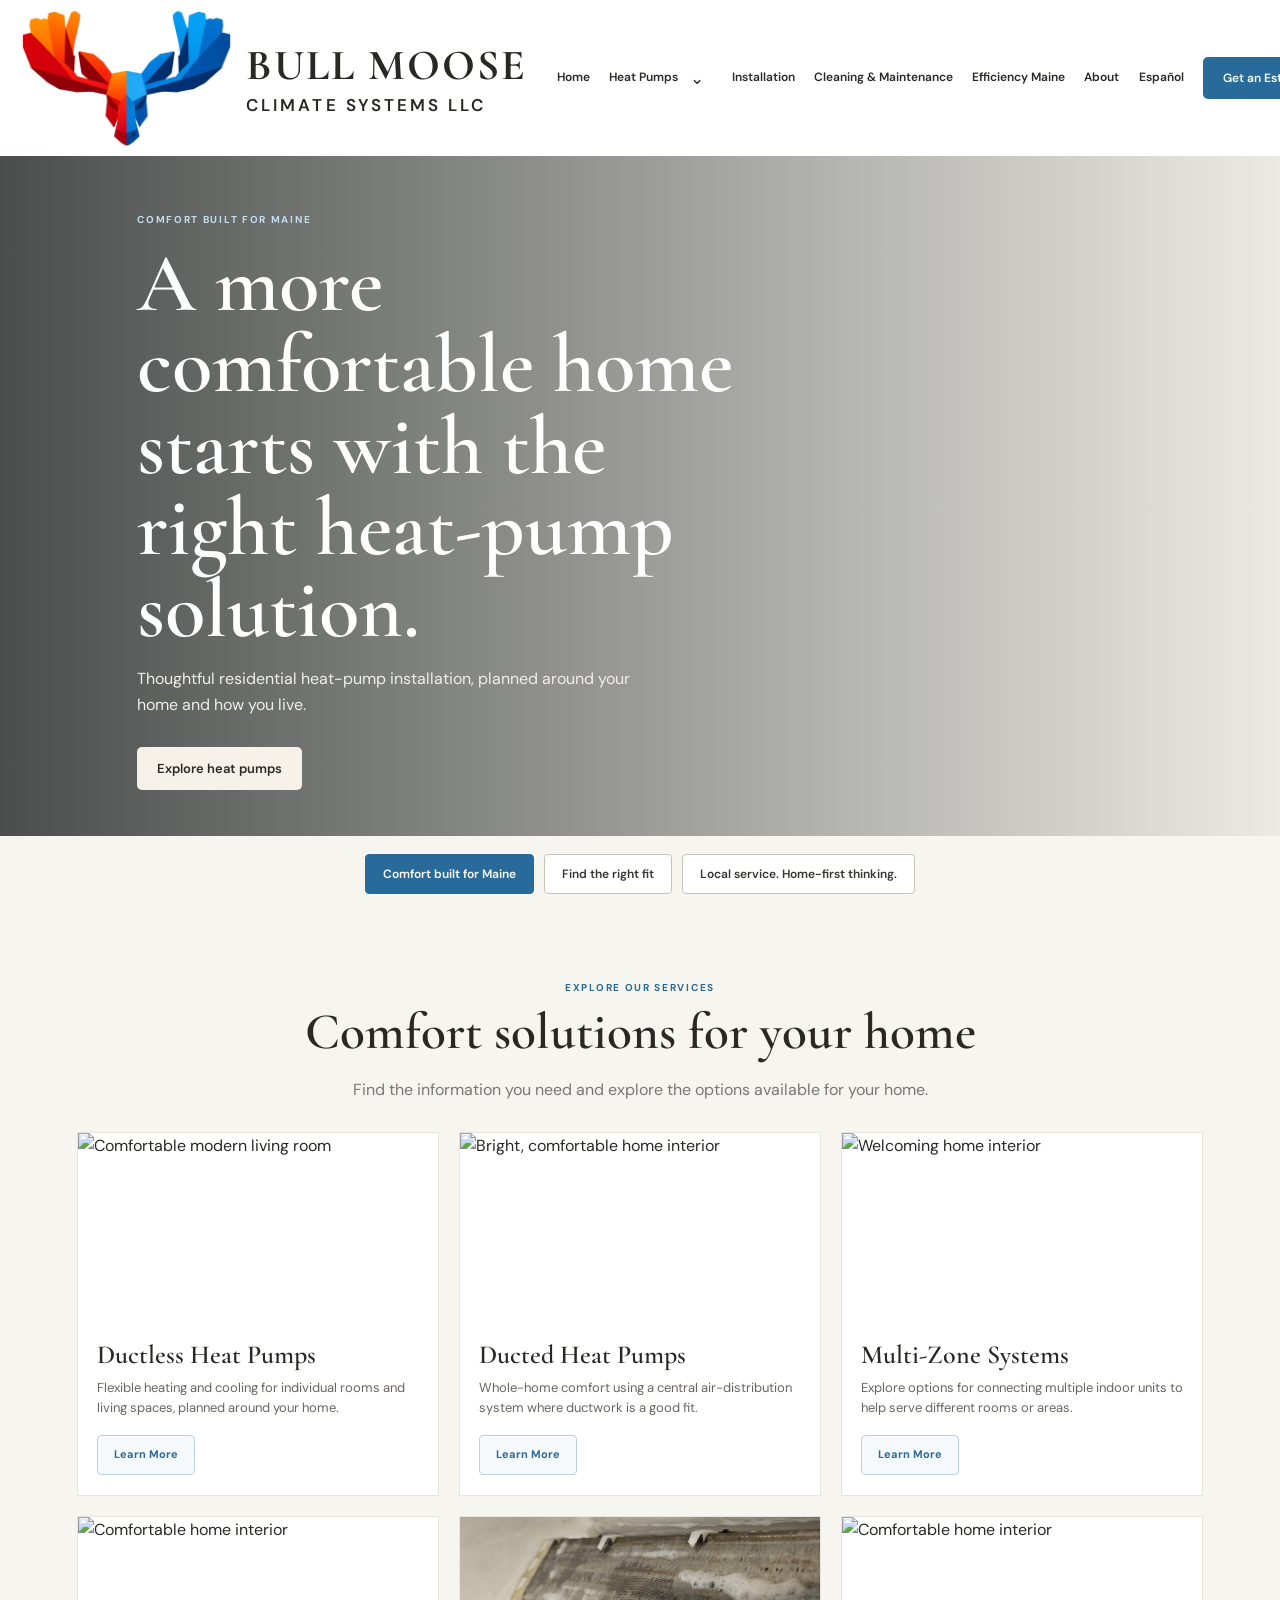
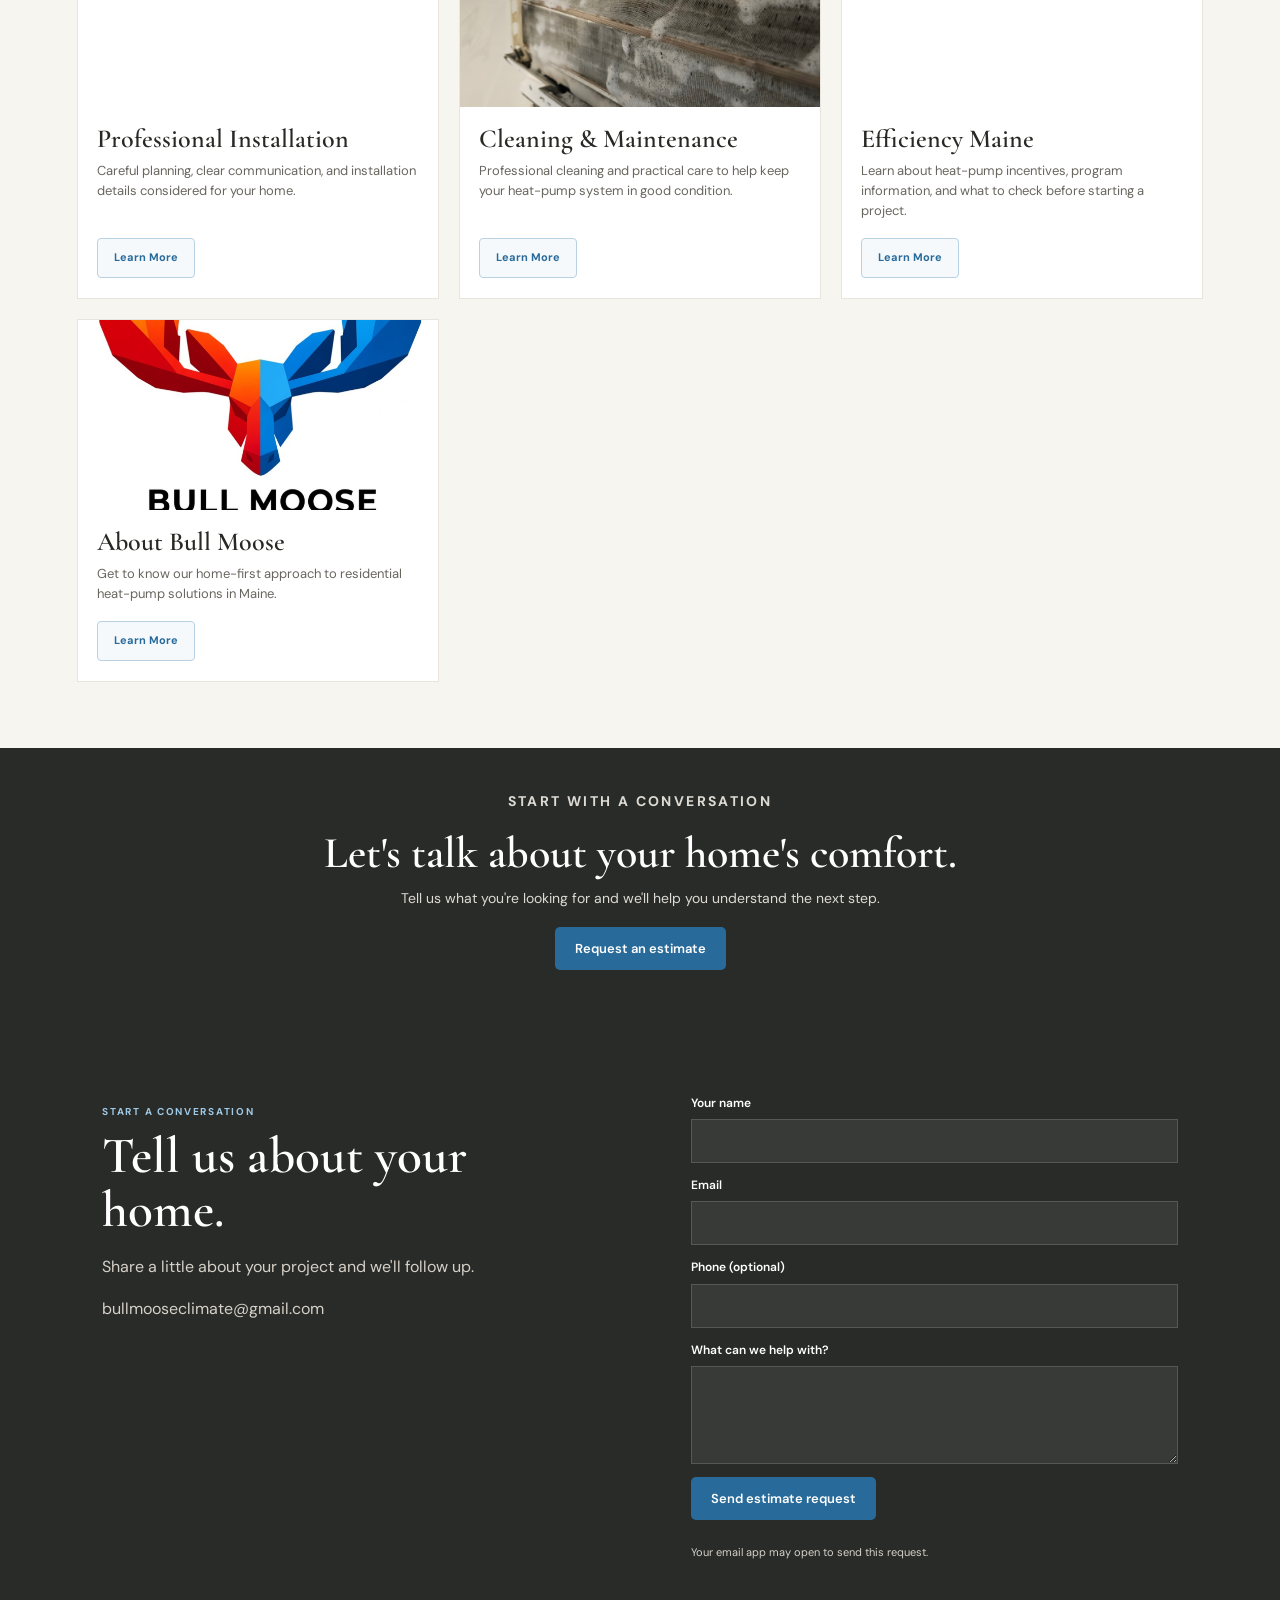
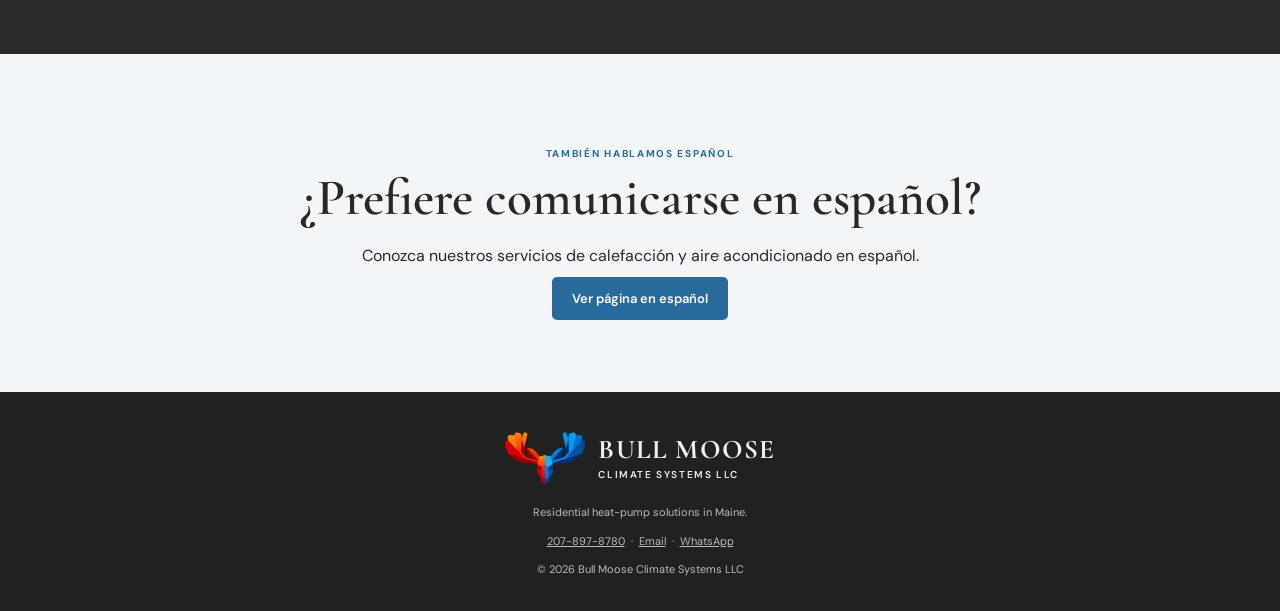
==== index.html @ 01ffc372 "index.html" ====
<!doctype html>
<html lang="en">
<head>
<meta charset="utf-8">
<meta name="viewport" content="width=device-width,initial-scale=1">
<meta name="description" content="Residential heat-pump installation, cleaning, and maintenance from Bull Moose Climate Systems in Maine.">
<title>Bull Moose Climate Systems</title>

<link rel="preconnect" href="https://fonts.googleapis.com">
<link rel="preconnect" href="https://fonts.gstatic.com" crossorigin>
<link href="https://fonts.googleapis.com/css2?family=Cormorant+Garamond:wght@500;600;700&family=DM+Sans:wght@400;500;600;700&display=swap" rel="stylesheet">

<link rel="stylesheet" href="/styles.css">
<link rel="stylesheet" href="/navigation.css">

<style>
#topicNav,#categoryContent,.legacy-home-sections {
  display:none!important;
}

.home-services {
  padding:58px clamp(18px,6vw,84px) 66px;
  background:#f7f5ef;
}

.home-services .heading {
  max-width:760px;
  margin:0 auto 30px;
}

.home-services .heading p:last-child {
  margin:0 auto;
  max-width:620px;
}

.home-service-grid {
  display:grid;
  grid-template-columns:repeat(3,minmax(0,1fr));
  gap:20px;
  max-width:1240px;
  margin:0 auto;
}

.home-service-card {
  background:#fff;
  border:1px solid #e9e4dc;
  display:flex;
  flex-direction:column;
  min-width:0;
  overflow:hidden;
}

.home-service-card img {
  display:block;
  width:100%;
  height:190px;
  object-fit:cover;
}

.home-service-copy {
  padding:18px 19px 20px;
  display:flex;
  flex:1;
  flex-direction:column;
}

.home-service-copy h3 {
  font:600 26px/1.05 "Cormorant Garamond",Georgia,serif;
  margin:0 0 9px;
  color:#282925;
}

.home-service-copy p {
  font-size:13px;
  line-height:1.55;
  color:#69665f;
  margin:0 0 17px;
}

.home-service-actions {
  display:flex;
  flex-wrap:wrap;
  gap:9px;
  margin-top:auto;
}

.home-service-actions a {
  display:inline-flex;
  align-items:center;
  justify-content:center;
  text-align:center;
  text-decoration:none;
  font-size:11px;
  font-weight:700;
  padding:10px 16px;
  border-radius:4px;
}

.home-service-learn {
  color:#286b9b;
  border:1px solid #b9d2e3;
  background:#f5f9fc;
}

.home-service-actions a:hover {
  filter:brightness(.94);
}

.home-estimate-band {
  background:#292b29;
  color:#fff;
  text-align:center;
  padding:42px 20px;
}

.home-estimate-band h2 {
  font:600 clamp(30px,4vw,44px)/1.05 "Cormorant Garamond",Georgia,serif;
  margin:8px 0 10px;
}

.home-estimate-band p {
  color:#dedbd4;
  font-size:14px;
  margin:0 0 18px;
}

.home-estimate-band .button {
  display:inline-block;
}

@media(max-width:900px) {
  .home-service-grid {
    grid-template-columns:repeat(2,minmax(0,1fr));
  }
}

@media(max-width:560px) {
  .home-services {
    padding:42px 15px;
  }

  .home-service-grid {
    grid-template-columns:1fr;
    gap:15px;
  }

  .home-service-card img {
    height:205px;
  }

  .home-service-copy {
    padding:17px;
  }

  .home-service-actions a {
    flex:0 1 auto;
  }
}
</style>
</head>

<body>

<header class="header">
  <a href="/" class="brand">
    <img src="/assets/bmcs%20tran.png" alt="Bull Moose Climate Systems logo">
    <span class="brand-name">
      <strong>BULL MOOSE</strong>
      <span>CLIMATE SYSTEMS LLC</span>
    </span>
  </a>

  <button class="menu" aria-label="Toggle menu" aria-expanded="false">☰</button>

  <nav>
    <a href="#home-services">Services</a>
    <a href="/heat-pumps.html">Heat pumps</a>
    <a href="/efficiency-maine.html">Efficiency Maine</a>
    <a href="/about.html">About</a>
    <a class="cta" href="#contact">Request a quote</a>
  </nav>
</header>

<main>

<section class="hero" id="hero" aria-label="Featured topics">
  <div class="hero-bg" id="heroBg"></div>
  <div class="hero-overlay"></div>

  <div class="hero-copy">
    <p class="eyebrow" id="slideEyebrow"></p>
    <h1 id="slideTitle">Comfort starts at home.</h1>
    <p id="slideDescription"></p>
    <a class="button light" id="slideLink" href="/heat-pumps.html">Explore solutions</a>
  </div>
</section>

<section class="home-services" id="home-services">

  <div class="heading">
    <p class="eyebrow">Explore our services</p>
    <h2>Comfort solutions for your home</h2>
    <p>Find the information you need and explore the options available for your home.</p>
  </div>

  <div class="home-service-grid">

    <article class="home-service-card">
      <img src="https://images.unsplash.com/photo-1600607687939-ce8a6c25118c?auto=format&fit=crop&w=1000&q=85" alt="Comfortable modern living room">
      <div class="home-service-copy">
        <h3>Ductless Heat Pumps</h3>
        <p>Flexible heating and cooling for individual rooms and living spaces, planned around your home.</p>
        <div class="home-service-actions">
          <a class="home-service-learn" href="/ductless-systems.html">Learn More</a>
        </div>
      </div>
    </article>

    <article class="home-service-card">
      <img src="https://images.unsplash.com/photo-1600566753086-00f18fb6b3ea?auto=format&fit=crop&w=1000&q=85" alt="Bright, comfortable home interior">
      <div class="home-service-copy">
        <h3>Ducted Heat Pumps</h3>
        <p>Whole-home comfort using a central air-distribution system where ductwork is a good fit.</p>
        <div class="home-service-actions">
          <a class="home-service-learn" href="/ducted-systems.html">Learn More</a>
        </div>
      </div>
    </article>

    <article class="home-service-card">
      <img src="https://images.unsplash.com/photo-1600607687920-4e2a09cf159d?auto=format&fit=crop&w=1000&q=85" alt="Welcoming home interior">
      <div class="home-service-copy">
        <h3>Multi-Zone Systems</h3>
        <p>Explore options for connecting multiple indoor units to help serve different rooms or areas.</p>
        <div class="home-service-actions">
          <a class="home-service-learn" href="/multi-zone-systems.html">Learn More</a>
        </div>
      </div>
    </article>

    <article class="home-service-card">
      <img src="https://images.unsplash.com/photo-1600607687939-ce8a6c25118c?auto=format&fit=crop&w=1000&q=85" alt="Comfortable home interior">
      <div class="home-service-copy">
        <h3>Professional Installation</h3>
        <p>Careful planning, clear communication, and installation details considered for your home.</p>
        <div class="home-service-actions">
          <a class="home-service-learn" href="/installation.html">Learn More</a>
        </div>
      </div>
    </article>

    <article class="home-service-card">
      <img src="/assets/20260718_092057.jpg" alt="Foam cleaning of a heat-pump indoor coil">
      <div class="home-service-copy">
        <h3>Cleaning &amp; Maintenance</h3>
        <p>Professional cleaning and practical care to help keep your heat-pump system in good condition.</p>
        <div class="home-service-actions">
          <a class="home-service-learn" href="/cleaning-maintenance.html">Learn More</a>
        </div>
      </div>
    </article>

    <article class="home-service-card">
      <img src="https://images.unsplash.com/photo-1600607687939-ce8a6c25118c?auto=format&fit=crop&w=1000&q=85" alt="Comfortable home interior">
      <div class="home-service-copy">
        <h3>Efficiency Maine</h3>
        <p>Learn about heat-pump incentives, program information, and what to check before starting a project.</p>
        <div class="home-service-actions">
          <a class="home-service-learn" href="/efficiency-maine.html">Learn More</a>
        </div>
      </div>
    </article>

    <article class="home-service-card">
      <img src="/assets/logo.jpg" alt="Bull Moose Climate Systems company logo">
      <div class="home-service-copy">
        <h3>About Bull Moose</h3>
        <p>Get to know our home-first approach to residential heat-pump solutions in Maine.</p>
        <div class="home-service-actions">
          <a class="home-service-learn" href="/about.html">Learn More</a>
        </div>
      </div>
    </article>

  </div>
</section>

<section class="home-estimate-band">
  <p class="eyebrow">Start with a conversation</p>
  <h2>Let's talk about your home's comfort.</h2>
  <p>Tell us what you're looking for and we'll help you understand the next step.</p>
  <a class="button" href="#contact">Request an estimate</a>
</section>

<section class="section contact" id="contact">

  <div>
    <p class="eyebrow">Start a conversation</p>
    <h2>Tell us about your home.</h2>
    <p>Share a little about your project and we'll follow up.</p>
    <p id="contactDetails"></p>
  </div>

  <form id="contactForm" class="contact-form">
    <label>Your name
      <input name="name" required>
    </label>

    <label>Email
      <input name="email" type="email" required>
    </label>

    <label>Phone (optional)
      <input name="phone" type="tel">
    </label>

    <label>What can we help with?
      <textarea name="message" rows="4" required></textarea>
    </label>

    <input type="hidden" name="btuEstimate" id="btuHidden">

    <button class="button" type="submit">Send estimate request</button>
    <p class="fine" id="formNote">Your email app may open to send this request.</p>
  </form>

</section>

<div class="legacy-home-sections" aria-hidden="true">
  <nav class="topic-nav" id="topicNav"></nav>

  <section class="category-content section" id="categoryContent">
    <div class="heading">
      <p id="categoryEyebrow"></p>
      <h2 id="categoryHeading"></h2>
      <p id="categoryDescription"></p>
    </div>
    <div class="category-items" id="categoryItems"></div>
  </section>

  <div id="servicesList"></div>
  <div id="productsList"></div>
  <div id="projectsList"></div>
  <div id="reviewsList"></div>
  <div id="maintenanceTitle"></div>
  <div id="maintenanceText"></div>
  <div class="split-photo"></div>
  <div id="aboutTitle"></div>
  <div id="aboutText"></div>

  <form id="btuForm">
    <input id="sqft">
    <select id="ceiling"></select>
    <select id="insulation"></select>
    <select id="windows"></select>
    <button type="submit"></button>
  </form>

  <div id="btuResult"></div>
</div>

<section class="section" id="spanish-language" style="text-align:center;background:#f3f6f8">
  <p class="eyebrow">También hablamos español</p>
  <h2>¿Prefiere comunicarse en español?</h2>
  <p>Conozca nuestros servicios de calefacción y aire acondicionado en español.</p>
  <a href="/espanol.html" class="button">Ver página en español</a>
</section>

</main>

<footer>
  <img src="/assets/logo.jpg" alt="Bull Moose Climate Systems">
  <p>Residential heat-pump solutions in Maine.</p>
  <small>© <span id="year"></span> Bull Moose Climate Systems LLC</small>
</footer>

<script src="/script.js"></script>
<script src="/navigation.js"></script>

</body>
</html>
---- styles.css ----
*{box-sizing:border-box}
html{scroll-behavior:smooth}
body{margin:0;background:#f7f5ef;color:#282925;font-family:"DM Sans",sans-serif;line-height:1.6}
a{color:inherit}

/* HEADER AND BRANDING */
.header{
  min-height:150px;
  padding:8px clamp(8px,1.5vw,24px);
  display:flex;
  align-items:center;
  justify-content:space-between;
  gap:18px;
  background:#fff;
  position:relative;
  z-index:100;
}

.brand{
  display:flex;
  align-items:center;
  justify-content:flex-start;
  gap:12px;
  flex-shrink:0;
  text-decoration:none;
  margin-right:auto;
}

.brand img{
  display:block;
  width:215px;
  height:140px;
  object-fit:contain;
  flex-shrink:0;
}

.brand-name{
  display:flex;
  flex-direction:column;
  justify-content:center;
  align-items:flex-start;
  white-space:nowrap;
  color:#282925;
  line-height:1.08;
}

.brand-name strong{
  font-family:"Cormorant Garamond",Georgia,serif;
  font-size:43px;
  font-weight:700;
  letter-spacing:.045em;
}

.brand-name>span{
  margin-top:7px;
  font-family:"DM Sans",sans-serif;
  font-size:17px;
  font-weight:600;
  letter-spacing:.18em;
}

.header nav{
  display:flex;
  align-items:center;
  justify-content:flex-end;
  gap:clamp(9px,1.3vw,19px);
  margin-left:auto;
}

.header nav a{
  text-decoration:none;
  font-size:12px;
  font-weight:600;
  white-space:nowrap;
}

.cta,.button{
  background:#286b9b;
  color:#fff!important;
  padding:13px 20px;
  border:0;
  border-radius:5px;
  text-decoration:none;
  font:600 13px "DM Sans";
  cursor:pointer;
  transition:background .3s ease,transform .3s ease;
}

.cta:hover,.button:hover{
  background:#1e557d;
  transform:translateY(-1px);
}

.menu{
  display:none;
  background:none;
  border:0;
  font-size:27px;
  cursor:pointer;
  flex-shrink:0;
}

/* SLIDESHOW */
.hero{
  height:min(680px,70vw);
  min-height:500px;
  position:relative;
  display:flex;
  align-items:center;
  color:#fff;
  overflow:hidden;
  touch-action:pan-y;
  user-select:none;
}

.hero-bg,.hero-overlay{position:absolute;inset:0}
.hero-bg{background-size:cover;background-position:center}

.hero-bg::before{
  content:"";
  position:absolute;
  inset:0;
  background-image:var(--next-slide-image);
  background-size:cover;
  background-position:center;
  opacity:0;
  transition:opacity .65s ease;
}

.hero-bg.photo-changing::before{opacity:1}

.hero-overlay{
  background:linear-gradient(90deg,rgba(20,25,25,.76),rgba(20,25,25,.25) 72%,rgba(20,25,25,.05));
}

.hero-copy{
  position:relative;
  z-index:1;
  max-width:660px;
  margin-left:clamp(22px,9vw,135px);
  padding:38px 22px;
  pointer-events:none;
  opacity:1;
  transition:opacity .4s ease,transform .4s ease;
}

.hero-copy.slide-copy-changing{opacity:0;transform:translateY(8px)}
.hero-copy a{pointer-events:auto}

.eyebrow{
  text-transform:uppercase;
  letter-spacing:.17em;
  font-size:10px;
  font-weight:700;
  color:#286b9b;
}

.hero .eyebrow{color:#c4def0}
.hero h1{font:600 clamp(46px,6.5vw,84px)/.98 "Cormorant Garamond",serif;margin:15px 0}
.hero-copy>p:not(.eyebrow){max-width:500px;color:#f2eee8}
.light{display:inline-block;background:#f6f2e9;color:#292925!important;margin-top:14px}

#slideLink,
#slideLink:link,
#slideLink:visited,
#slideLink:hover,
#slideLink:active,
#slideLink:focus{
  background:#f6f2e9;
  color:#292925!important;
  transform:none;
  outline:none;
  -webkit-tap-highlight-color:transparent;
}

@media (hover:hover) and (pointer:fine){
  #slideLink:hover{background:#eee8dc;transform:translateY(-1px)}
}

#slideLink:focus-visible{outline:2px solid #fff;outline-offset:3px}

/* CATEGORY BUTTONS */
.topic-nav{
  display:grid;
  grid-auto-flow:column;
  grid-auto-columns:minmax(0,1fr);
  grid-template-columns:repeat(var(--topic-count,3),minmax(0,1fr));
  gap:clamp(5px,1.2vw,14px);
  padding:20px clamp(12px,4vw,56px);
  background:#fff;
  border-bottom:1px solid #e8e3da;
  align-items:stretch;
}

.topic-button{
  min-width:0;
  white-space:nowrap;
  overflow:hidden;
  text-overflow:ellipsis;
  padding:12px clamp(5px,1.3vw,18px);
  background:#dcebf5;
  border:1px solid #b9d2e3;
  border-radius:14px;
  color:#31546b;
  font:600 clamp(8px,1.05vw,12px) "DM Sans",sans-serif;
  cursor:pointer;
  transition:background .55s ease,border-color .55s ease,color .55s ease,box-shadow .55s ease,transform .22s ease;
}

.topic-button:hover{background:#c9e0ef;border-color:#a8c9df}
.topic-button.active{background:#1e557d;border:1px solid #1e557d;color:#fff;box-shadow:none}
.topic-button:active{transform:scale(.98)}

/* PAGE SECTIONS */
.section{padding:82px clamp(22px,8vw,116px)}
.category-content{padding-top:52px;padding-bottom:55px;background:#f7f5ef}

.category-content .heading,
.category-content .category-items{transition:opacity .3s ease}

.category-content.content-changing .heading,
.category-content.content-changing .category-items{opacity:0}

.heading{text-align:center;margin-bottom:34px}

.heading h2,.section h2{
  font:600 clamp(34px,4vw,52px)/1.05 "Cormorant Garamond",serif;
  margin:10px 0 17px;
}

.heading>p:last-child{color:#777}

.category-items{
  display:grid;
  grid-template-columns:repeat(auto-fit,minmax(min(100%,260px),1fr));
  gap:20px;
}

.category-item{
  background:#fff;
  border:1px solid #ebe6de;
  padding:0 0 22px;
  overflow:hidden;
}

.category-item img{display:block;width:100%;height:210px;object-fit:cover}
.category-item .item-copy{padding:18px 20px 0}
.category-item h3{font:600 25px "Cormorant Garamond";margin:0 0 7px}
.category-item p{font-size:13px;color:#69665f;margin:0 0 12px}
.category-item a{display:inline-block;font-size:12px;font-weight:700;color:#286b9b;text-decoration:none;margin-top:5px}
.category-empty{text-align:center;color:#777;font-size:13px}

.intro{text-align:center;max-width:920px;margin:auto}
.intro>p:last-child{max-width:620px;margin:auto;color:#6d6962}
.white{background:white}

.cards{display:grid;grid-template-columns:repeat(3,1fr);gap:20px}

.card{
  background:#f7f5ef;
  padding:25px;
  border-top:3px solid #286b9b;
}

.card h3{font:600 25px "Cormorant Garamond";margin:0 0 8px}
.card p{font-size:13px;color:#69665f}
.card img{display:block;height:190px;object-fit:cover;margin:-25px -25px 20px;width:calc(100% + 50px)}

.calculator-wrap{
  background:#ebe8df;
  display:grid;
  grid-template-columns:1fr 1fr;
  gap:8vw;
}

.calculator-wrap>div{max-width:440px}

.panel{
  background:#fff;
  padding:28px;
  display:grid;
  gap:13px;
}

.panel label,.contact-form label{
  display:grid;
  gap:6px;
  font-size:12px;
  font-weight:600;
}

.panel input,.panel select,.contact-form input,.contact-form textarea{
  width:100%;
  padding:12px;
  border:1px solid #dedbd3;
  background:#fff;
  font:14px "DM Sans";
}

.result{background:#f5f1e9;padding:15px;font-weight:600}
.fine{font-size:11px;color:#77736b}

.split{
  display:grid;
  grid-template-columns:1fr 1fr;
  gap:8vw;
  align-items:center;
}

.split-photo{
  min-height:330px;
  background:url("https://images.unsplash.com/photo-1600607687920-4e2a09cf159d?auto=format&fit=crop&w=1200&q=85") center/cover;
}

.textlink{font-weight:700;text-decoration:none;font-size:13px}
.about{text-align:center;max-width:900px;margin:auto}
.about p:last-child{color:#6d6962}

.contact{
  background:#292b29;
  color:#fff;
  display:grid;
  grid-template-columns:1fr 1fr;
  gap:8vw;
}

.contact .eyebrow{color:#9fc9e5}
.contact p{color:#d5d1c8}
.contact-form{display:grid;gap:13px}

.contact-form input,.contact-form textarea{
  background:#373a36;
  border-color:#555952;
  color:white;
}

.contact-form .button{justify-self:start}

/* FOOTER */
footer{
  background:#202220;
  color:#ddd;
  text-align:center;
  padding:28px 20px;
}

footer img{
  display:block;
  width:190px;
  max-width:75%;
  height:75px;
  object-fit:contain;
  object-position:center;
  background:transparent;
  margin:0 auto 10px;
}

footer p,footer small{font-size:11px;color:#bbb}

/* MEDIUM SCREENS */
@media(max-width:1100px){
  .header{min-height:120px;padding:6px 12px}
  .brand{gap:10px}
  .brand img{width:175px;height:115px}
  .brand-name strong{font-size:34px}
  .brand-name>span{font-size:14px}
  .header nav{gap:9px}
  .header nav a{font-size:11px}
}

/* MOBILE PORTRAIT */
@media(max-width:760px){
  .header{min-height:104px;padding:4px 8px}
  .brand{gap:8px}
  .brand img{width:140px;height:92px}
  .brand-name strong{font-size:25px}
  .brand-name>span{font-size:10px;letter-spacing:.12em}

  .menu{display:block}

  .header nav.bm-main-nav{
    display:none!important;
    position:absolute;
    top:100%;
    left:0;
    right:0;
    background:white;
    padding:14px 18px;
    flex-direction:column;
    align-items:stretch;
    gap:0;
    max-height:calc(100vh - 104px);
    overflow-y:auto;
    box-shadow:0 12px 20px rgba(0,0,0,.12);
  }

  .header nav.bm-main-nav.open{display:flex!important}

  .hero{height:75vh;min-height:540px}
  .hero-copy{margin:0;padding:25px}
  .hero h1{font-size:58px}

  .topic-nav{padding:14px 8px;gap:4px}
  .topic-button{padding:10px 3px;font-size:clamp(7px,1.7vw,10px);letter-spacing:-.02em}

  .section{padding:60px 22px}
  .category-content{padding-top:42px;padding-bottom:42px}

  .cards,.calculator-wrap,.split,.contact{grid-template-columns:1fr}
  .calculator-wrap,.split,.contact{gap:28px}
  .split-photo{min-height:250px}
}

/* LANDSCAPE PHONES */
@media(orientation:landscape) and (max-height:550px){
  .header{
    min-height:88px;
    padding:3px 10px;
    gap:8px;
  }

  .brand{gap:8px}
  .brand img{width:125px;height:80px}
  .brand-name strong{font-size:24px}
  .brand-name>span{font-size:10px;letter-spacing:.12em}

  .menu{display:block}

  .header nav.bm-main-nav{
    display:none!important;
    position:absolute;
    top:100%;
    left:0;
    right:0;
    background:#fff;
    padding:12px 18px;
    flex-direction:column;
    align-items:stretch;
    gap:0;
    max-height:calc(100vh - 88px);
    overflow-y:auto;
    box-shadow:0 12px 20px rgba(0,0,0,.12);
  }

  .header nav.bm-main-nav.open{display:flex!important}
}

/* WIDE DESKTOP */
@media(min-width:1101px){
  .header nav.bm-main-nav{margin-left:12px}
}
---- navigation.css ----
.header {
  position: relative;
  z-index: 100;
}

.header nav.bm-main-nav {
  display: flex;
  align-items: center;
  gap: clamp(10px, 1.5vw, 20px);
}

.header nav.bm-main-nav > a,
.bm-nav-line > a {
  text-decoration: none;
  font-size: 12px;
  font-weight: 600;
}

.bm-nav-group {
  position: relative;
}

.bm-nav-line {
  display: flex;
  align-items: center;
  gap: 3px;
}

.bm-submenu-toggle {
  border: 0;
  background: transparent;
  color: inherit;
  padding: 6px 9px;
  font-size: 17px;
  cursor: pointer;
  border-radius: 4px;
}

.bm-submenu-toggle:hover,
.bm-submenu-toggle[aria-expanded="true"] {
  background: #eef4f7;
  color: #1e557d;
}

.bm-dropdown {
  position: absolute;
  top: calc(100% + 8px);
  left: 0;
  min-width: 230px;
  padding: 8px;
  background: #fff;
  border: 1px solid #e8e3da;
  border-radius: 6px;
  box-shadow: 0 12px 28px rgba(0,0,0,.14);
  z-index: 200;
}

.bm-dropdown[hidden] {
  display: none !important;
}

.bm-dropdown a {
  display: block;
  padding: 11px 12px;
  text-decoration: none;
  font-size: 12px;
  font-weight: 600;
  border-radius: 4px;
}

.bm-dropdown a:hover {
  background: #eef4f7;
  color: #1e557d;
}

.bm-page-hero {
  background: #ebe8df;
  text-align: center;
  padding: 75px 22px;
}

.bm-page-hero-content {
  max-width: 850px;
  margin: 0 auto;
}

.bm-page-hero .eyebrow {
  color: #286b9b;
  text-transform: uppercase;
  letter-spacing: .17em;
  font-size: 10px;
  font-weight: 700;
}

.bm-page-hero h1 {
  font-family: "Cormorant Garamond", Georgia, serif;
  font-size: clamp(42px, 5vw, 64px);
  font-weight: 600;
  line-height: 1.05;
  margin: 12px auto;
}

.bm-page-hero p {
  max-width: 740px;
  margin: 0 auto 22px;
  color: #625f58;
  line-height: 1.7;
}

.bm-page-content {
  max-width: 1120px;
  margin: auto;
  padding: 58px 30px;
}

.bm-page-intro {
  max-width: 850px;
  margin: 0 auto 28px;
}

.bm-page-intro h2,
.bm-content-card h3 {
  font-family: "Cormorant Garamond", Georgia, serif;
  font-weight: 600;
}

.bm-page-intro h2 {
  font-size: clamp(29px, 3.5vw, 40px);
  line-height: 1.15;
  margin: 0 0 15px;
}

.bm-page-intro p {
  color: #69665f;
  font-size: 14px;
  line-height: 1.8;
}

.bm-page-intro a,
.bm-content-card a,
.bm-page-links a {
  color: #245b80;
  font-weight: 600;
  text-decoration: none;
}

.bm-page-intro a:hover,
.bm-content-card a:hover,
.bm-page-links a:hover {
  text-decoration: underline;
}

.bm-content-grid,
.bm-page-grid {
  display: grid;
  grid-template-columns: repeat(auto-fit, minmax(min(100%, 230px), 1fr));
  gap: 20px;
  margin: 28px 0;
}

.bm-content-card,
.bm-page-card {
  background: #fff;
  border: 1px solid #e8e3da;
  padding: 25px;
  border-radius: 5px;
}

.bm-content-card h3 {
  font-size: 25px;
  margin: 0 0 10px;
}

.bm-content-card p,
.bm-page-card p {
  color: #69665f;
  font-size: 13px;
  line-height: 1.7;
}

.bm-page-card h2 {
  font-family: "Cormorant Garamond", Georgia, serif;
  font-size: 27px;
  margin: 0 0 10px;
}

.bm-page-link {
  display: inline-block;
  margin-top: 10px;
  color: #245b80;
  text-decoration: none;
  font-size: 13px;
  font-weight: 600;
}

.bm-page-links {
  display: flex;
  flex-wrap: wrap;
  justify-content: center;
  gap: 14px;
  margin-top: 28px;
}

.bm-page-links a {
  display: inline-block;
  background: #fff;
  border: 1px solid #e8e3da;
  border-radius: 5px;
  padding: 13px 18px;
}

.bm-action {
  display: inline-block;
  background: #245b80;
  color: #fff;
  padding: 13px 24px;
  border-radius: 4px;
  text-decoration: none;
  font-size: 13px;
  font-weight: 600;
}

.bm-action:hover {
  background: #183f5b;
}

.bm-action-light {
  background: #fff;
  color: #245b80;
}

.bm-action-light:hover {
  background: #eaf1f5;
  color: #183f5b;
}

.bm-page-cta {
  background: #292b29;
  color: white;
  text-align: center;
  padding: 55px 22px;
}

.bm-page-cta h2 {
  font-family: "Cormorant Garamond", Georgia, serif;
  font-size: clamp(29px, 4vw, 38px);
  margin: 0 0 12px;
}

.bm-page-cta p {
  color: #ddd;
}

.bm-estimate-form {
  max-width: 760px;
  margin: 25px auto 0;
  display: grid;
  gap: 10px;
  background: #fff;
  padding: 28px;
  border: 1px solid #e8e3da;
  border-radius: 5px;
}

.bm-estimate-form label {
  font-size: 13px;
  font-weight: 600;
  margin-top: 8px;
}

.bm-estimate-form input,
.bm-estimate-form select,
.bm-estimate-form textarea {
  width: 100%;
  padding: 12px;
  border: 1px solid #dedbd3;
  border-radius: 4px;
  background: #fff;
  color: #282925;
  font: 14px "DM Sans", sans-serif;
}

.bm-estimate-form textarea {
  resize: vertical;
}

.bm-estimate-form button {
  justify-self: start;
  margin-top: 12px;
}

.bm-estimate-form #formMessage {
  font-size: 13px;
  color: #286b9b;
}

/* CONSISTENT FOOTER BRANDING */

footer,
.bm-footer,
.footer {
  text-align: center;
  padding: 32px 20px;
  background: #202220;
  color: #ddd;
  font-size: 13px;
}

.footer-brand {
  display: flex;
  align-items: center;
  justify-content: center;
  gap: 12px;
  width: fit-content;
  max-width: 100%;
  margin: 0 auto 12px;
  text-decoration: none;
}

.footer-brand img {
  display: block;
  width: 82px;
  height: 68px;
  max-width: none;
  margin: 0;
  object-fit: contain;
  background: transparent;
}

.footer-brand-name {
  display: flex;
  flex-direction: column;
  align-items: flex-start;
  color: #f1f0eb;
  line-height: 1.05;
  white-space: nowrap;
}

.footer-brand-name strong {
  font-family: "Cormorant Garamond", Georgia, serif;
  font-size: 27px;
  font-weight: 700;
  letter-spacing: .045em;
}

.footer-brand-name > span {
  margin-top: 5px;
  font-family: "DM Sans", sans-serif;
  font-size: 10px;
  font-weight: 600;
  letter-spacing: .16em;
}

footer p,
footer small {
  font-size: 11px;
  color: #bbb;
}

footer small {
  display: block;
  margin-top: 8px;
}

.menu span {
  display: block;
  width: 23px;
  height: 2px;
  margin: 5px auto;
  background: #282925;
}

@media (max-width: 760px) {
  .header nav.bm-main-nav {
    display: none;
    position: absolute;
    top: 100%;
    left: 0;
    right: 0;
    background: #fff;
    padding: 14px 18px;
    flex-direction: column;
    align-items: stretch;
    gap: 0;
    max-height: calc(100vh - 80px);
    overflow-y: auto;
    box-shadow: 0 12px 20px rgba(0,0,0,.12);
  }

  .header nav.bm-main-nav.open {
    display: flex;
  }

  .header nav.bm-main-nav > a,
  .bm-nav-line {
    display: flex;
    align-items: center;
    justify-content: space-between;
    padding: 13px 8px;
    border-bottom: 1px solid #eee;
  }

  .bm-nav-line > a {
    flex: 1;
  }

  .bm-submenu-toggle {
    padding: 8px 14px;
  }

  .bm-dropdown {
    position: static;
    min-width: 0;
    box-shadow: none;
    border: 0;
    border-radius: 0;
    padding: 0 0 8px 14px;
  }

  .bm-page-hero {
    padding: 52px 22px;
  }

  .bm-page-content {
    padding: 40px 22px;
  }

  .bm-estimate-form {
    padding: 20px;
  }

  .bm-page-links {
    flex-direction: column;
  }

  .footer-brand {
    gap: 9px;
  }

  .footer-brand img {
    width: 65px;
    height: 56px;
  }

  .footer-brand-name strong {
    font-size: 23px;
  }

  .footer-brand-name > span {
    font-size: 8px;
    letter-spacing: .14em;
  }
}
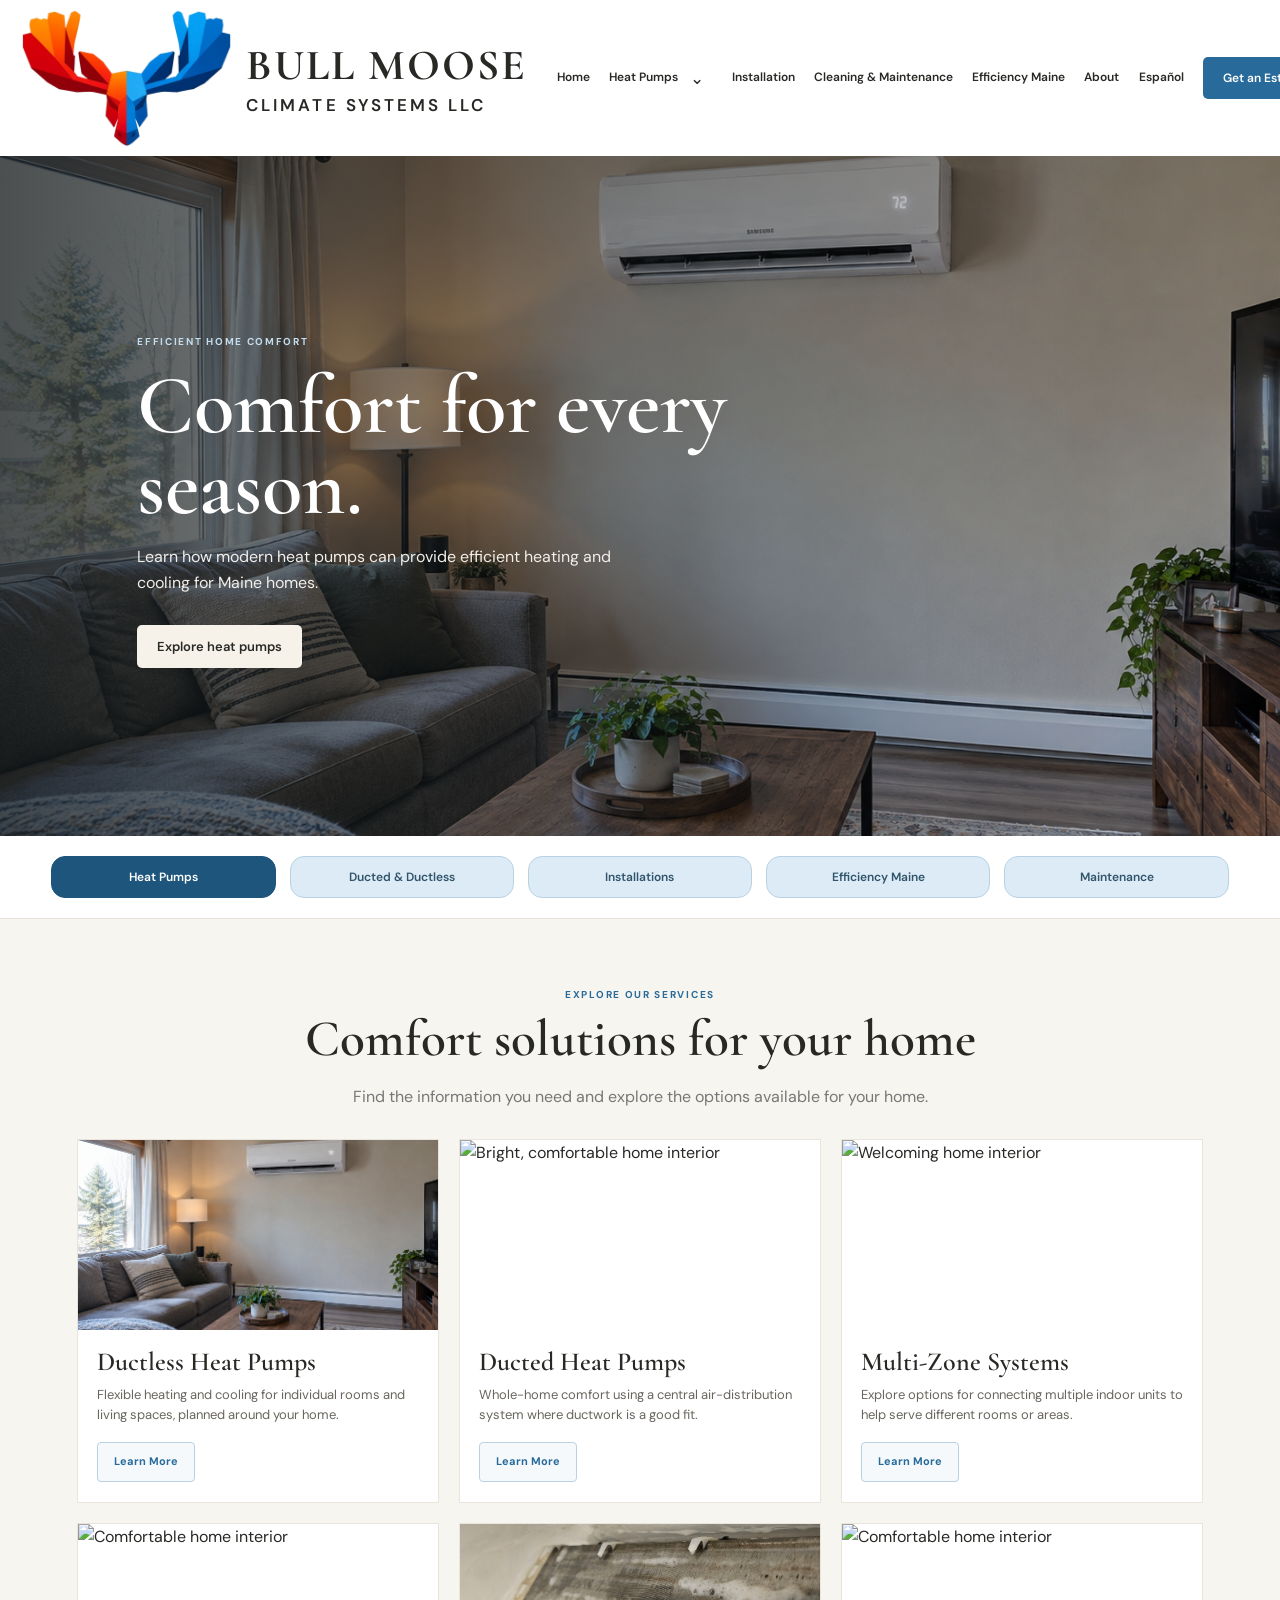
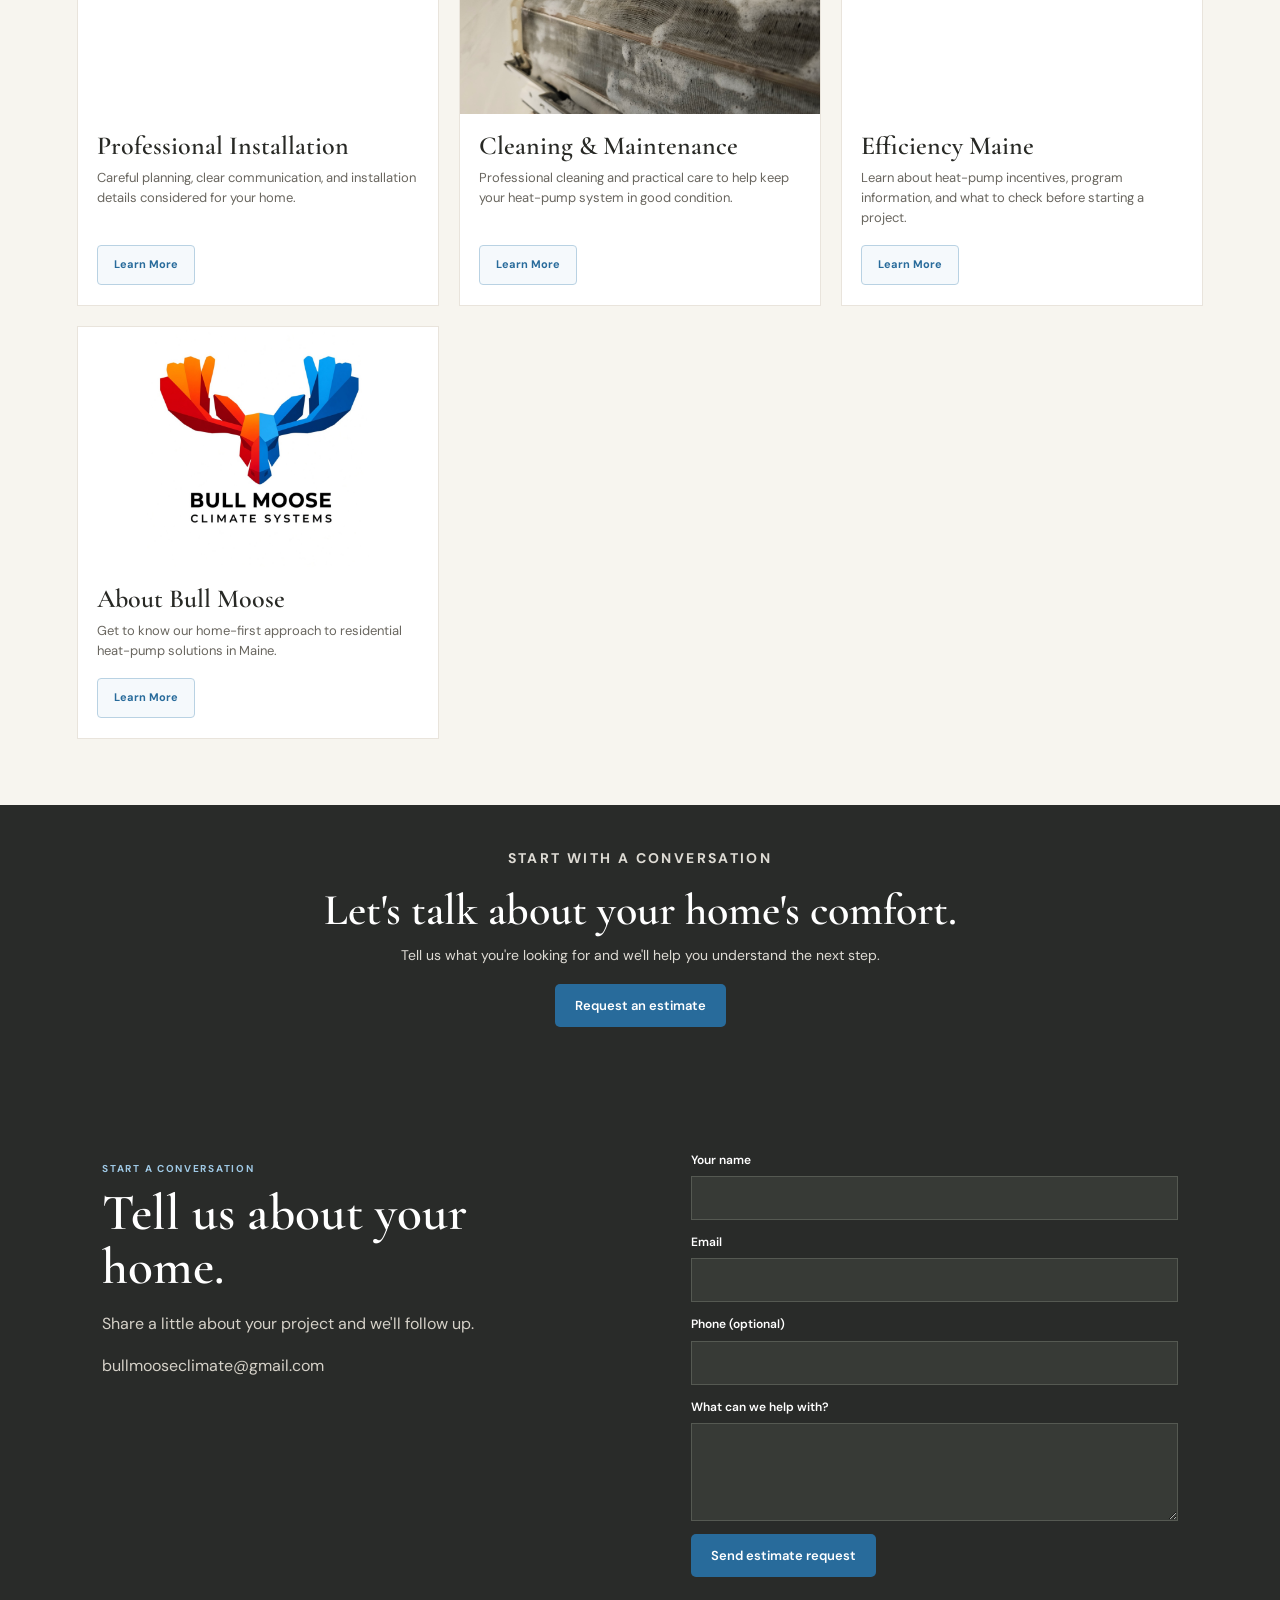
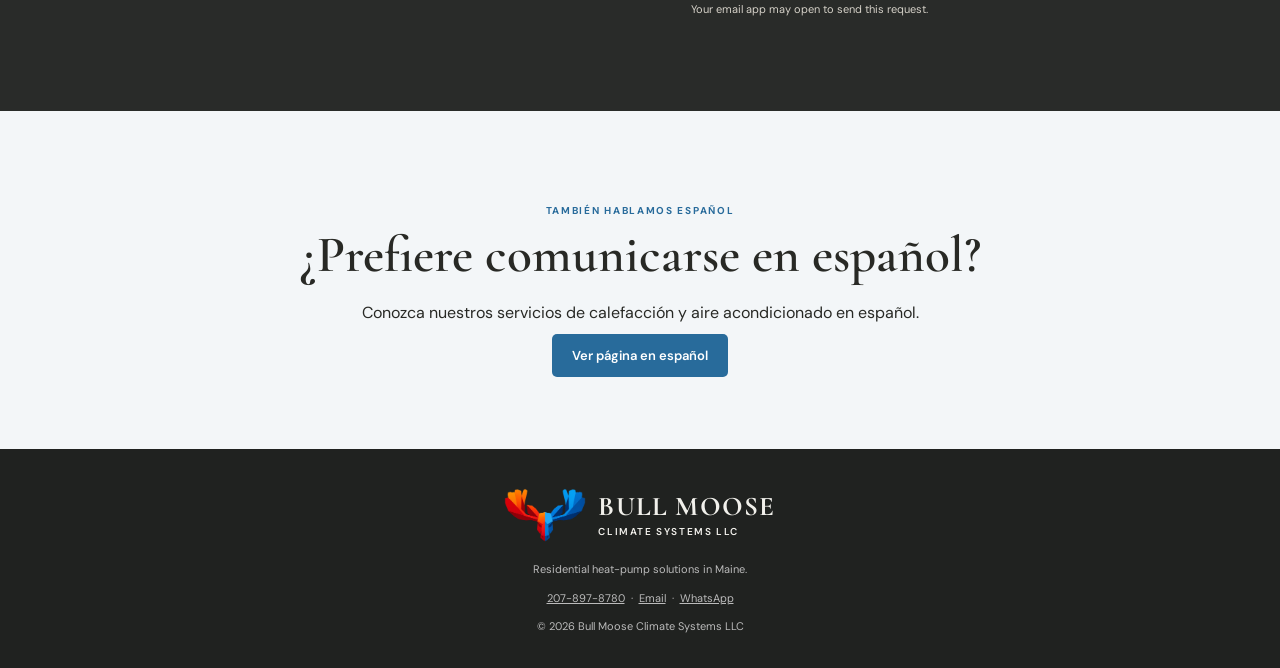
==== commit bd0e33af: "index.html" ====
--- a/index.html
+++ b/index.html
@@ -206,7 +206,7 @@
   <div class="home-service-grid">
 
     <article class="home-service-card">
-      <img src="https://images.unsplash.com/photo-1600607687939-ce8a6c25118c?auto=format&fit=crop&w=1000&q=85" alt="Comfortable modern living room">
+      <img src="/assets/Cozy%20Living%20Room%20with%20Samsung%20Air%20Conditioner(1).png" alt="Comfortable living room with a wall-mounted heat pump">
       <div class="home-service-copy">
         <h3>Ductless Heat Pumps</h3>
         <p>Flexible heating and cooling for individual rooms and living spaces, planned around your home.</p>
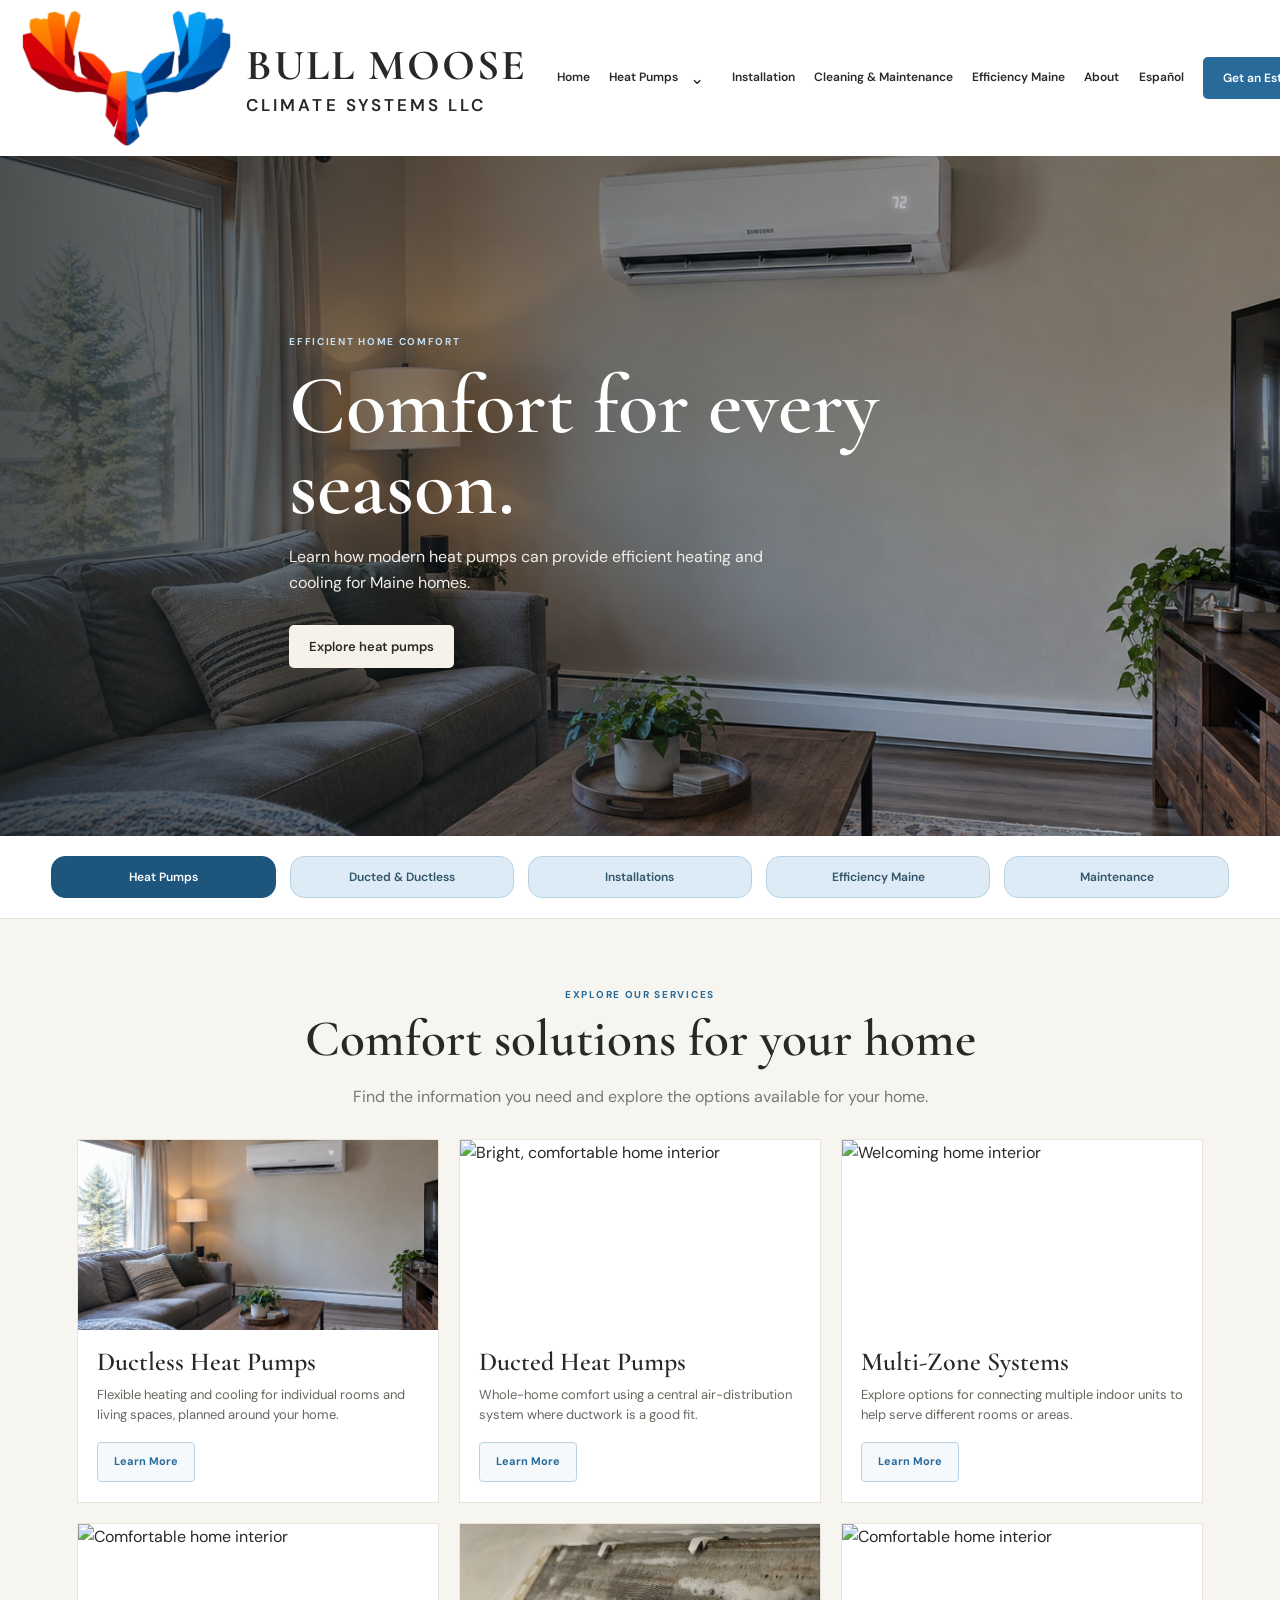
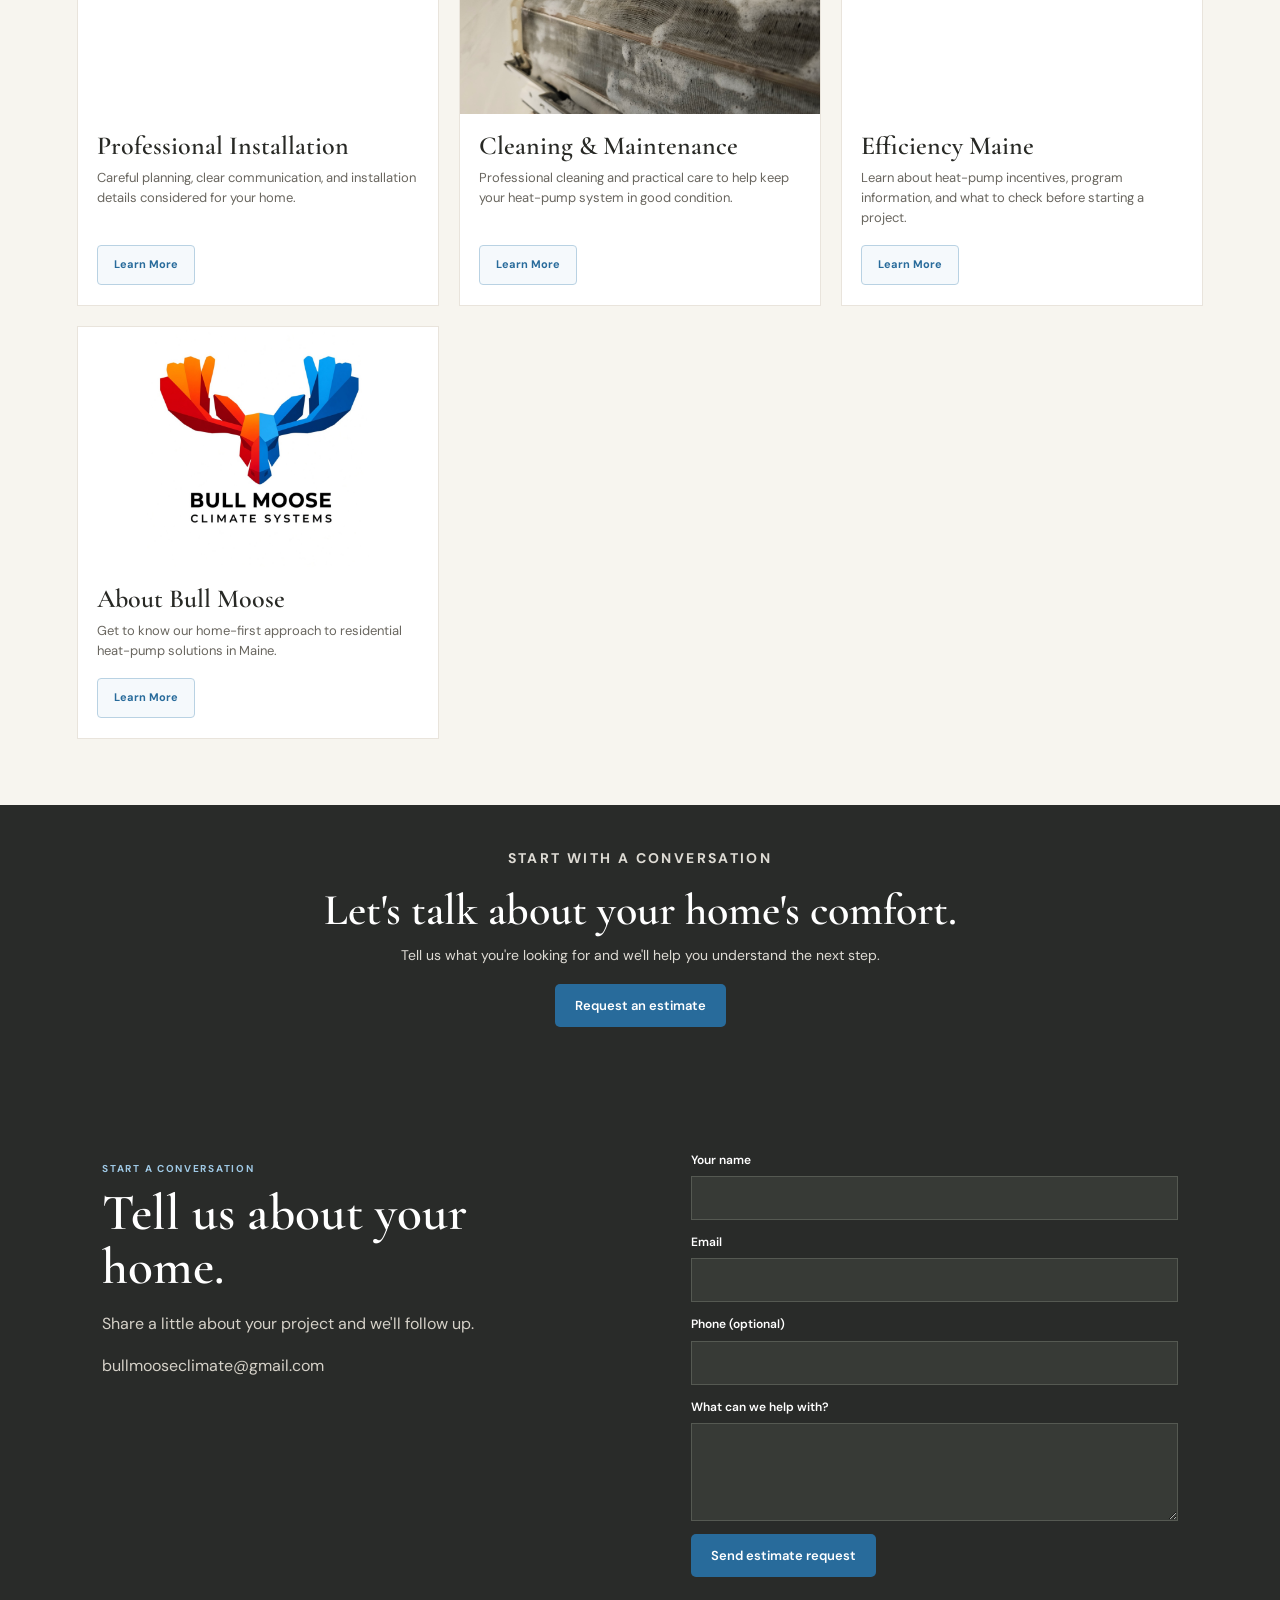
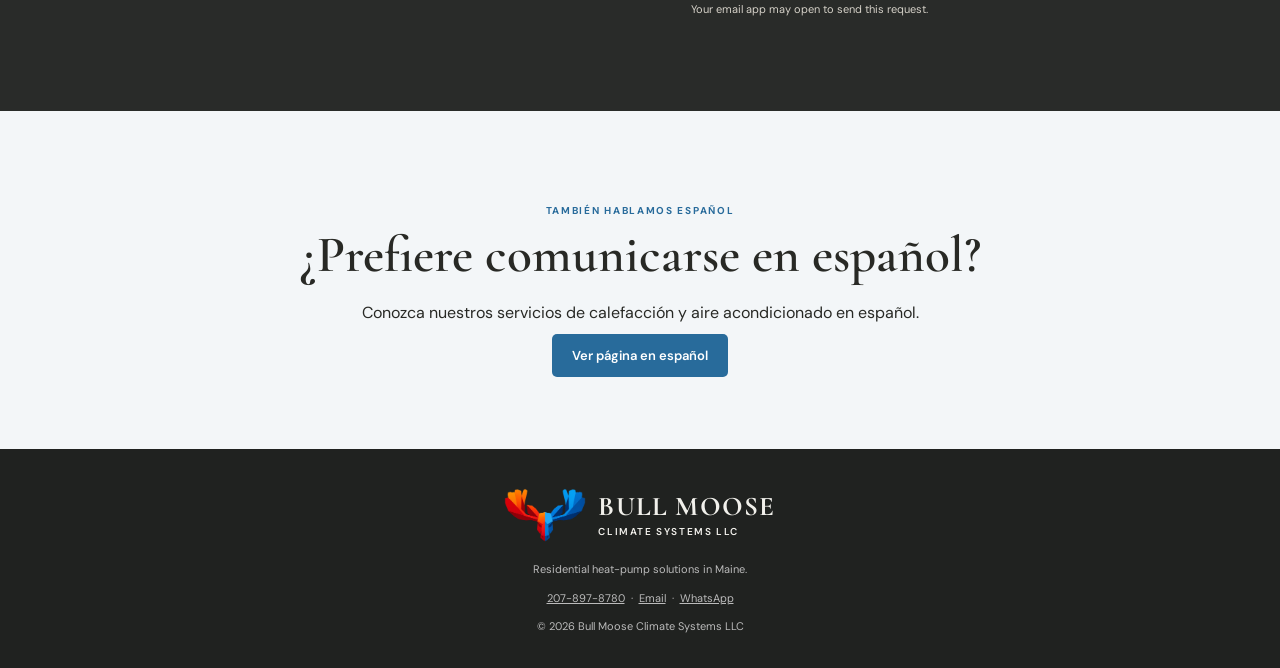
==== commit f5272fa1: "index.html" ====
--- a/index.html
+++ b/index.html
@@ -1,3 +1,4 @@
+
 <!doctype html>
 <html lang="en">
 <head>
@@ -187,6 +188,10 @@
   <div class="hero-bg" id="heroBg"></div>
   <div class="hero-overlay"></div>
 
+  <a class="hero-estimate-button" href="#contact">
+    Request an Estimate
+  </a>
+
   <div class="hero-copy">
     <p class="eyebrow" id="slideEyebrow"></p>
     <h1 id="slideTitle">Comfort starts at home.</h1>
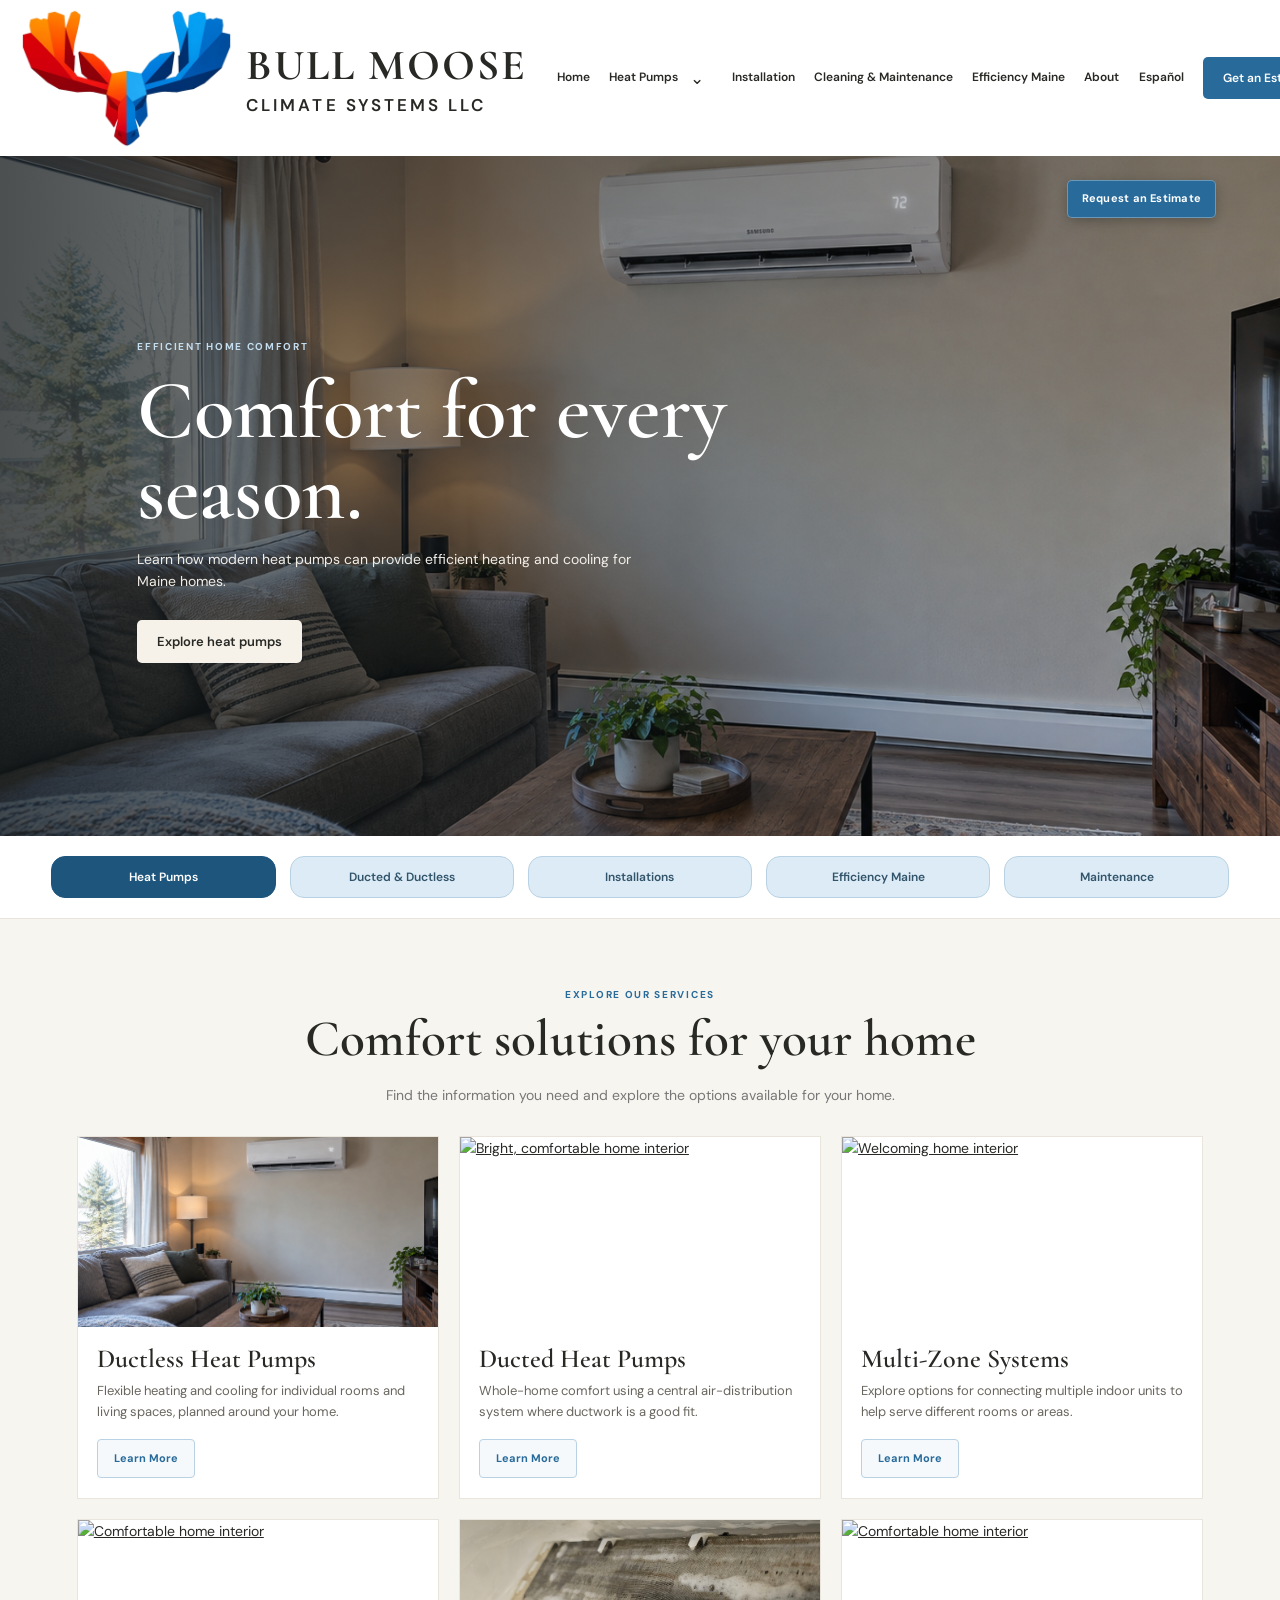
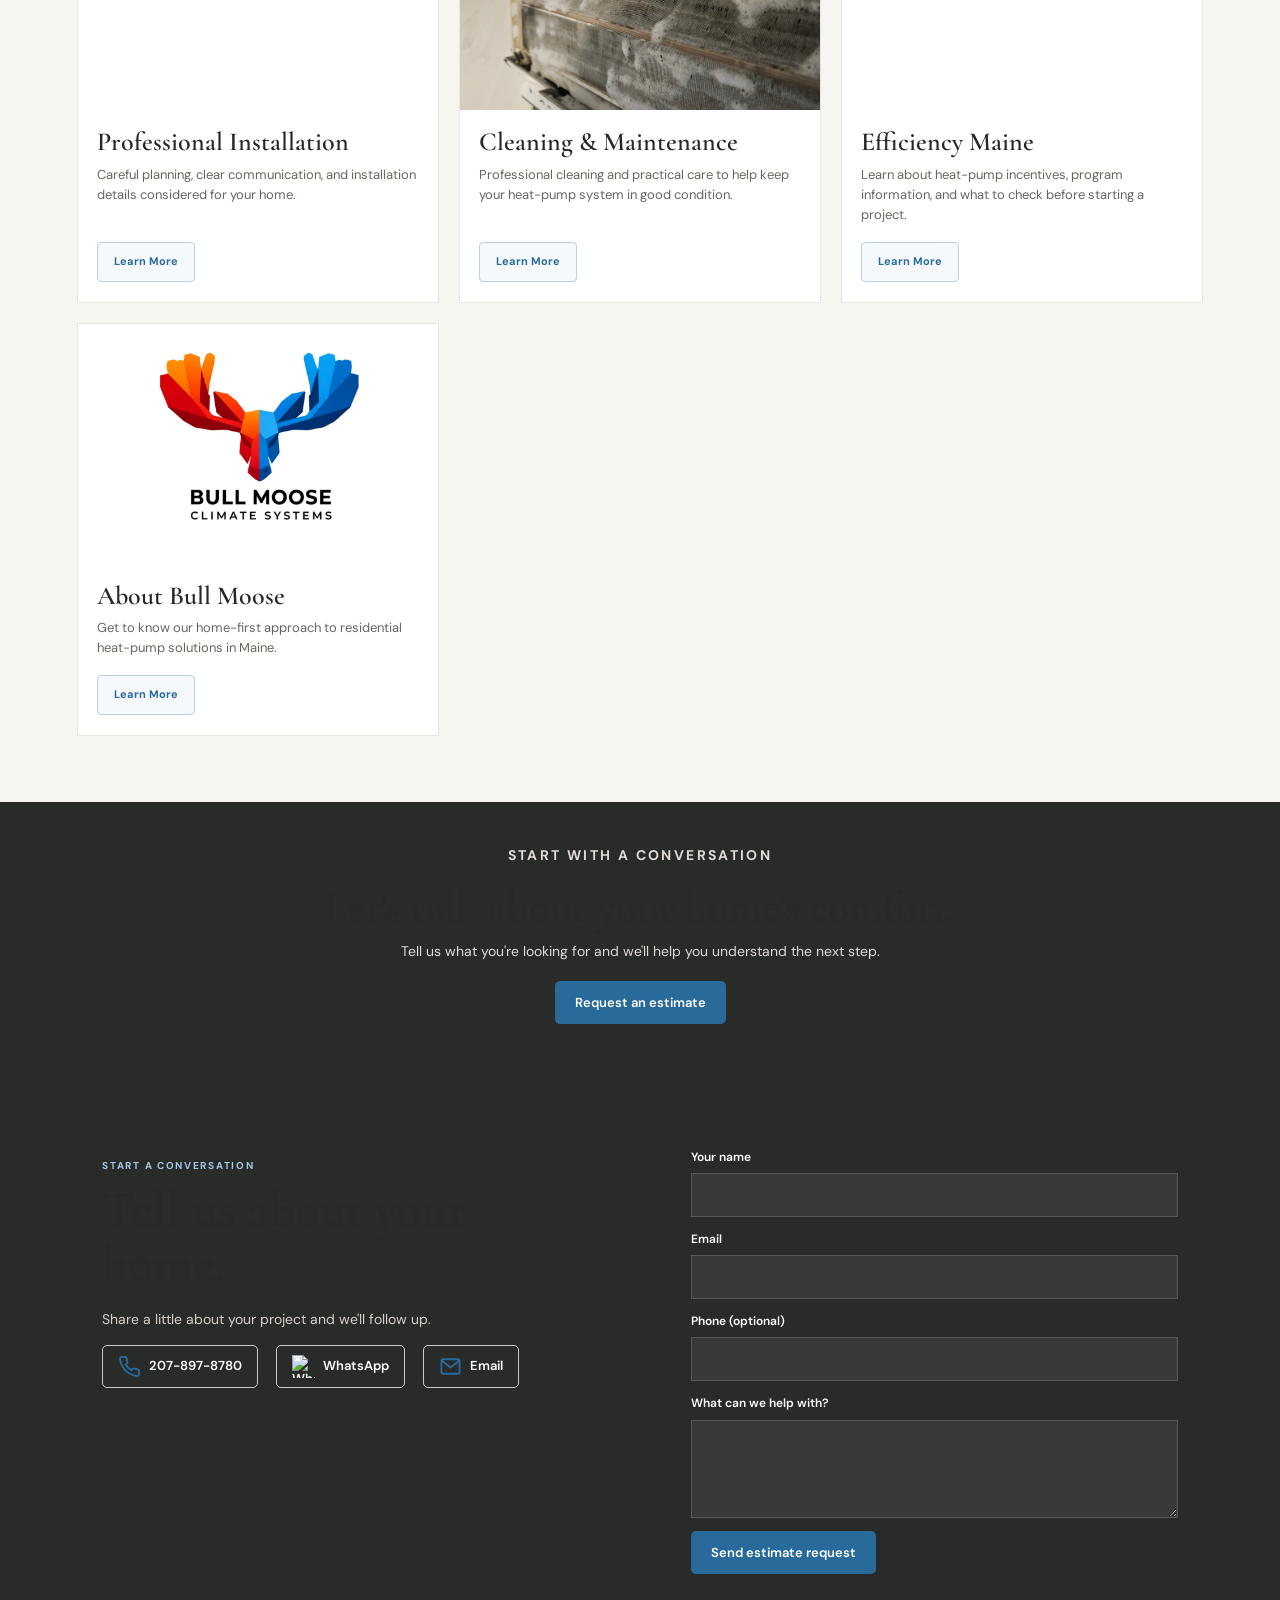
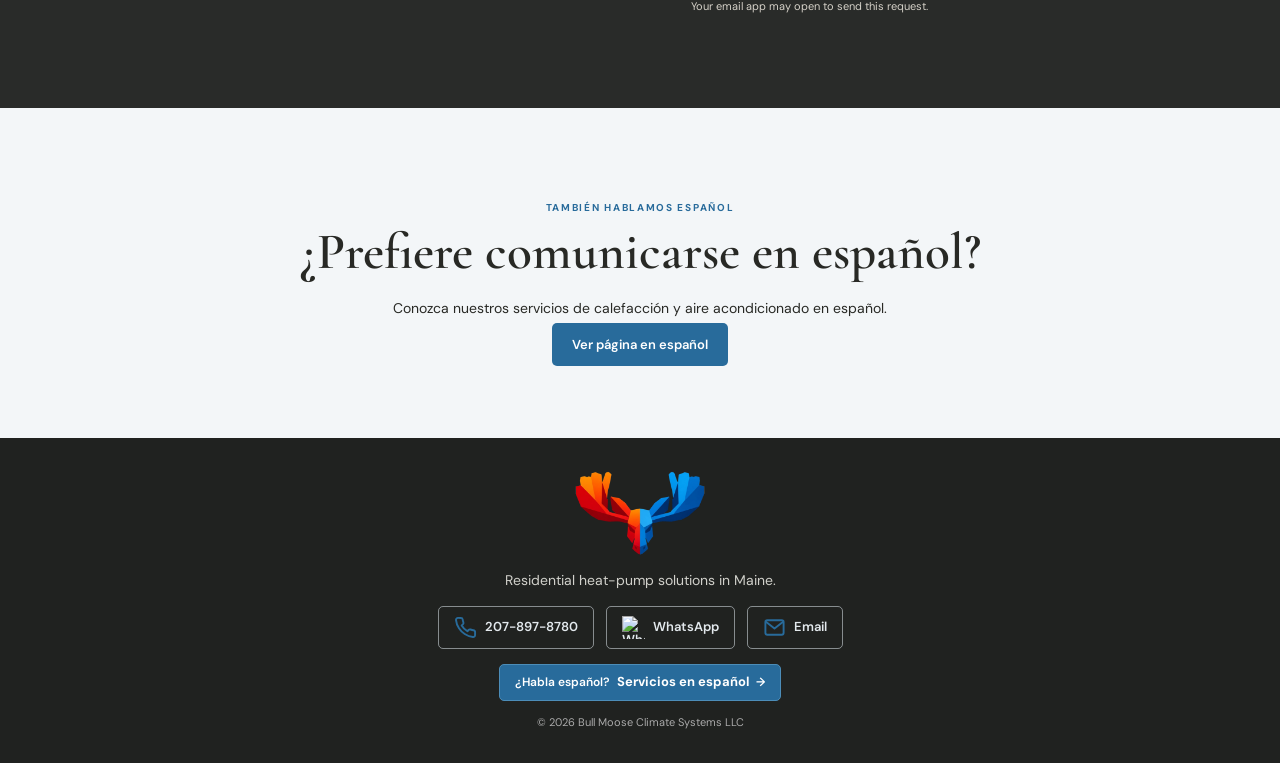
==== commit 784a62aa: "index.html" ====
--- a/index.html
+++ b/index.html
@@ -290,11 +290,11 @@
   </div>
 </section>
 
-<section class="home-estimate-band">
+<section class="home-estimate-band" id="contact">
   <p class="eyebrow">Start with a conversation</p>
   <h2>Let's talk about your home's comfort.</h2>
   <p>Tell us what you're looking for and we'll help you understand the next step.</p>
-  <a class="button" href="#contact">Request an estimate</a>
+  <a class="button" href="/contact.html">Request an estimate</a>
 </section>
 
 <section class="section contact" id="contact">
--- a/styles.css
+++ b/styles.css
@@ -1,4 +1,3 @@
-
 *{box-sizing:border-box}
 html{scroll-behavior:smooth}
 body{margin:0;background:#f7f5ef;color:#282925;font-family:"DM Sans",sans-serif;line-height:1.6}
@@ -156,10 +155,28 @@
   color:#286b9b;
 }
 
-.hero .eyebrow{color:#c4def0}
-.hero h1{font:600 clamp(46px,6.5vw,84px)/.98 "Cormorant Garamond",serif;margin:15px 0}
-.hero-copy>p:not(.eyebrow){max-width:500px;color:#f2eee8}
-.light{display:inline-block;background:#f6f2e9;color:#292925!important;margin-top:14px}
+/* SLIDESHOW TEXT COLORS AND SIZING */
+.hero .hero-copy .eyebrow{
+  color:#c4def0;
+}
+
+.hero .hero-copy h1{
+  font:600 clamp(46px,6.5vw,84px)/.98 "Cormorant Garamond",serif;
+  margin:15px 0;
+  color:#fff;
+}
+
+.hero .hero-copy>p:not(.eyebrow){
+  max-width:500px;
+  color:#f2eee8;
+}
+
+.light{
+  display:inline-block;
+  background:#f6f2e9;
+  color:#292925!important;
+  margin-top:14px;
+}
 
 #slideLink,
 #slideLink:link,
@@ -179,6 +196,42 @@
 }
 
 #slideLink:focus-visible{outline:2px solid #fff;outline-offset:3px}
+
+/* FLOATING REQUEST AN ESTIMATE BUTTON */
+.hero-estimate-button{
+  position:absolute;
+  top:24px;
+  right:clamp(18px,5vw,64px);
+  z-index:5;
+  display:inline-flex;
+  align-items:center;
+  justify-content:center;
+  min-height:38px;
+  padding:8px 14px;
+  background:#286b9b;
+  color:#fff!important;
+  border:1px solid rgba(255,255,255,.3);
+  border-radius:5px;
+  font-family:"DM Sans",sans-serif;
+  font-size:11px;
+  font-weight:700;
+  letter-spacing:.02em;
+  text-decoration:none;
+  white-space:nowrap;
+  box-shadow:0 3px 12px rgba(0,0,0,.25);
+  transition:background .25s ease,transform .25s ease,box-shadow .25s ease;
+}
+
+.hero-estimate-button:hover{
+  background:#1e557d;
+  transform:translateY(-1px);
+  box-shadow:0 5px 15px rgba(0,0,0,.3);
+}
+
+.hero-estimate-button:focus-visible{
+  outline:2px solid #fff;
+  outline-offset:3px;
+}
 
 /* CATEGORY BUTTONS */
 .topic-nav{
@@ -399,7 +452,15 @@
 
   .hero{height:75vh;min-height:540px}
   .hero-copy{margin:0;padding:25px}
-  .hero h1{font-size:58px}
+  .hero .hero-copy h1{font-size:58px}
+
+  .hero-estimate-button{
+    top:17px;
+    right:19px;
+    min-height:34px;
+    padding:7px 11px;
+    font-size:10.5px;
+  }
 
   .topic-nav{padding:14px 8px;gap:4px}
   .topic-button{padding:10px 3px;font-size:clamp(7px,1.7vw,10px);letter-spacing:-.02em}
@@ -450,3 +511,205 @@
 @media(min-width:1101px){
   .header nav.bm-main-nav{margin-left:12px}
 }
+
+/* CONTACT ICONS — SHARED FOOTER */
+.footer-contact-icons {
+  display:flex;
+  justify-content:center;
+  align-items:center;
+  flex-wrap:wrap;
+  gap:22px;
+  margin:16px auto;
+}
+
+.footer-contact-icons a {
+  display:inline-flex;
+  align-items:center;
+  gap:8px;
+  color:#e3e9ed;
+  font-size:12px;
+  font-weight:600;
+  text-decoration:none;
+}
+
+.footer-contact-icons svg {
+  width:19px;
+  height:19px;
+  fill:none;
+  stroke:#8fc1e2;
+  stroke-width:2;
+  stroke-linecap:round;
+  stroke-linejoin:round;
+  flex-shrink:0;
+}
+
+.footer-contact-icons .whatsapp-icon {
+  fill:#25a85a;
+  stroke:#25a85a;
+}
+
+.footer-contact-icons a:hover {
+  color:#fff;
+}
+
+@media(max-width:560px) {
+  .footer-contact-icons {
+    gap:14px;
+  }
+}
+
+/* RESPONSIVE WIDTH FIX */
+html,
+body {
+  width: 100%;
+  max-width: 100%;
+  min-width: 0;
+}
+
+body {
+  overflow-x: clip;
+}
+
+main,
+header,
+footer,
+section {
+  width: 100%;
+  max-width: 100%;
+}
+
+img,
+video,
+iframe,
+svg {
+  max-width: 100%;
+}
+
+.home-service-grid > *,
+.cards > *,
+.split > *,
+.contact > *,
+.calculator-wrap > * {
+  min-width: 0;
+}
+
+/* Better navigation spacing on desktop and tablet */
+@media (min-width: 761px) and (max-width: 1100px) {
+  .header {
+    flex-wrap: wrap;
+    justify-content: flex-start;
+  }
+
+  .header .brand {
+    margin-right: auto;
+  }
+
+  .header nav.bm-main-nav {
+    width: 100%;
+    margin-left: 0;
+    justify-content: flex-start;
+    flex-wrap: wrap;
+    row-gap: 8px;
+  }
+}
+
+/* COMPACT MENU FOR PHONE DESKTOP MODE */
+@media (min-width: 761px) and (max-width: 1100px),
+       (min-width: 761px) and (orientation: landscape) and (max-height: 550px) {
+
+  .header {
+    position: relative;
+    display: flex;
+    flex-wrap: nowrap !important;
+    align-items: center;
+    justify-content: space-between !important;
+  }
+
+  .header .brand {
+    margin-right: auto;
+  }
+
+  .header .menu {
+    display: block !important;
+    flex-shrink: 0;
+    margin-left: auto;
+    position: relative;
+    z-index: 302;
+  }
+
+  .header nav.bm-main-nav {
+    display: none !important;
+    position: absolute;
+    top: calc(100% + 6px);
+    left: auto !important;
+    right: 10px !important;
+    width: 280px !important;
+    max-width: calc(100vw - 20px);
+    margin: 0 !important;
+    padding: 10px 14px;
+    background: #fff;
+    border: 1px solid #e8e3da;
+    border-radius: 8px;
+    box-shadow: 0 10px 28px rgba(0,0,0,.18);
+    flex-direction: column;
+    align-items: stretch;
+    justify-content: flex-start !important;
+    gap: 0;
+    max-height: calc(100vh - 110px);
+    overflow-y: auto;
+    z-index: 301;
+  }
+
+  .header nav.bm-main-nav.open {
+    display: flex !important;
+  }
+
+  .header nav.bm-main-nav > a,
+  .header nav.bm-main-nav .bm-nav-line {
+    display: flex;
+    width: 100%;
+    align-items: center;
+    justify-content: space-between;
+    padding: 12px 8px;
+    text-align: left !important;
+    border-bottom: 1px solid #eee;
+  }
+
+  .header nav.bm-main-nav > a {
+    justify-content: flex-start;
+    font-size: 13px;
+  }
+
+  .header nav.bm-main-nav .bm-nav-line > a {
+    flex: 1;
+    text-align: left !important;
+  }
+
+  .header nav.bm-main-nav .bm-nav-group {
+    width: 100%;
+  }
+
+  .header nav.bm-main-nav .bm-dropdown {
+    position: static;
+    width: 100%;
+    min-width: 0;
+    padding: 4px 0 8px 12px;
+    border: 0;
+    border-radius: 0;
+    box-shadow: none;
+    text-align: left;
+  }
+
+  .header nav.bm-main-nav .bm-dropdown a {
+    display: block;
+    padding: 10px;
+    font-size: 12px;
+    text-align: left !important;
+  }
+
+  .header nav.bm-main-nav .cta {
+    justify-content: center;
+    margin-top: 10px;
+    border-bottom: 0;
+  }
+       }
--- a/navigation.css
+++ b/navigation.css
@@ -1,8 +1,95 @@
+/* LOAD THE SAME FONTS USED BY THE HOMEPAGE */
+@import url('https://fonts.googleapis.com/css2?family=Cormorant+Garamond:wght@500;600;700&family=DM+Sans:wght@400;500;600;700&display=swap');
+
+/* SITE-WIDE TYPOGRAPHY */
+html,
+body {
+  font-family: "DM Sans", sans-serif;
+  color: #282925;
+}
+
+body {
+  font-size: 14px;
+  line-height: 1.6;
+}
+
+h1,
+h2,
+h3,
+h4,
+.bm-page-hero h1,
+.bm-page-intro h2,
+.bm-product-heading h2,
+.bm-content-card h3,
+.bm-page-card h2,
+.bm-page-cta h2 {
+  font-family: "Cormorant Garamond", Georgia, serif;
+  font-weight: 600;
+  color: #282925;
+}
+
+p,
+li,
+label,
+input,
+select,
+textarea,
+button {
+  font-family: "DM Sans", sans-serif;
+}
+
+/* CONSISTENT COMPANY HEADER */
 .header {
   position: relative;
   z-index: 100;
 }
 
+.header .brand {
+  display: flex;
+  align-items: center;
+  justify-content: flex-start;
+  gap: 12px;
+  flex-shrink: 0;
+  text-decoration: none;
+  margin-right: auto;
+}
+
+.header .brand img {
+  display: block;
+  width: 215px;
+  height: 140px;
+  object-fit: contain;
+  flex-shrink: 0;
+}
+
+.header .brand-name {
+  display: flex;
+  flex-direction: column;
+  justify-content: center;
+  align-items: flex-start;
+  white-space: nowrap;
+  color: #282925;
+  line-height: 1.08;
+}
+
+.header .brand-name strong {
+  font-family: "Cormorant Garamond", Georgia, serif;
+  font-size: 43px;
+  font-weight: 700;
+  letter-spacing: .045em;
+  color: #282925;
+}
+
+.header .brand-name > span {
+  margin-top: 7px;
+  font-family: "DM Sans", sans-serif;
+  font-size: 17px;
+  font-weight: 600;
+  letter-spacing: .18em;
+  color: #282925;
+}
+
+/* NAVIGATION */
 .header nav.bm-main-nav {
   display: flex;
   align-items: center;
@@ -11,6 +98,7 @@
 
 .header nav.bm-main-nav > a,
 .bm-nav-line > a {
+  font-family: "DM Sans", sans-serif;
   text-decoration: none;
   font-size: 12px;
   font-weight: 600;
@@ -63,6 +151,7 @@
   display: block;
   padding: 11px 12px;
   text-decoration: none;
+  font-family: "DM Sans", sans-serif;
   font-size: 12px;
   font-weight: 600;
   border-radius: 4px;
@@ -73,6 +162,7 @@
   color: #1e557d;
 }
 
+/* PAGE HEROES */
 .bm-page-hero {
   background: #ebe8df;
   text-align: center;
@@ -93,20 +183,21 @@
 }
 
 .bm-page-hero h1 {
-  font-family: "Cormorant Garamond", Georgia, serif;
   font-size: clamp(42px, 5vw, 64px);
-  font-weight: 600;
   line-height: 1.05;
   margin: 12px auto;
+  color: #282925;
 }
 
 .bm-page-hero p {
   max-width: 740px;
   margin: 0 auto 22px;
   color: #625f58;
+  font-size: 14px;
   line-height: 1.7;
 }
 
+/* INTERIOR PAGE CONTENT */
 .bm-page-content {
   max-width: 1120px;
   margin: auto;
@@ -120,7 +211,6 @@
 
 .bm-page-intro h2,
 .bm-content-card h3 {
-  font-family: "Cormorant Garamond", Georgia, serif;
   font-weight: 600;
 }
 
@@ -150,12 +240,14 @@
   text-decoration: underline;
 }
 
+/* INFORMATION AND PAGE CARDS */
 .bm-content-grid,
 .bm-page-grid {
   display: grid;
-  grid-template-columns: repeat(auto-fit, minmax(min(100%, 230px), 1fr));
+  grid-template-columns: repeat(auto-fit, minmax(280px, 1fr));
   gap: 20px;
   margin: 28px 0;
+  width: 100%;
 }
 
 .bm-content-card,
@@ -164,6 +256,9 @@
   border: 1px solid #e8e3da;
   padding: 25px;
   border-radius: 5px;
+  min-width: 0;
+  width: 100%;
+  box-sizing: border-box;
 }
 
 .bm-content-card h3 {
@@ -179,7 +274,6 @@
 }
 
 .bm-page-card h2 {
-  font-family: "Cormorant Garamond", Georgia, serif;
   font-size: 27px;
   margin: 0 0 10px;
 }
@@ -207,12 +301,13 @@
   border: 1px solid #e8e3da;
   border-radius: 5px;
   padding: 13px 18px;
+  font-size: 13px;
 }
 
 .bm-action {
   display: inline-block;
   background: #245b80;
-  color: #fff;
+  color: #fff !important;
   padding: 13px 24px;
   border-radius: 4px;
   text-decoration: none;
@@ -226,14 +321,15 @@
 
 .bm-action-light {
   background: #fff;
-  color: #245b80;
+  color: #245b80 !important;
 }
 
 .bm-action-light:hover {
   background: #eaf1f5;
-  color: #183f5b;
-}
-
+  color: #183f5b !important;
+}
+
+/* PAGE CALL TO ACTION */
 .bm-page-cta {
   background: #292b29;
   color: white;
@@ -242,15 +338,17 @@
 }
 
 .bm-page-cta h2 {
-  font-family: "Cormorant Garamond", Georgia, serif;
   font-size: clamp(29px, 4vw, 38px);
   margin: 0 0 12px;
+  color: #fff;
 }
 
 .bm-page-cta p {
   color: #ddd;
-}
-
+  font-size: 14px;
+}
+
+/* ESTIMATE FORMS */
 .bm-estimate-form {
   max-width: 760px;
   margin: 25px auto 0;
@@ -294,8 +392,7 @@
   color: #286b9b;
 }
 
-/* CONSISTENT FOOTER BRANDING */
-
+/* FOOTER */
 footer,
 .bm-footer,
 .footer {
@@ -303,6 +400,7 @@
   padding: 32px 20px;
   background: #202220;
   color: #ddd;
+  font-family: "DM Sans", sans-serif;
   font-size: 13px;
 }
 
@@ -362,6 +460,156 @@
   margin-top: 8px;
 }
 
+.footer-logo {
+  display: inline-block;
+  margin: 0 auto 8px;
+  line-height: 0;
+}
+
+.footer-logo img {
+  display: block;
+  width: 220px;
+  max-width: 78vw;
+  height: 86px;
+  object-fit: contain;
+  margin: 0 auto;
+  background: transparent;
+}
+
+.footer-tagline {
+  margin: 0 0 15px;
+  color: #d1d1cb;
+  font-size: 14px;
+  line-height: 1.5;
+}
+
+.footer-contact-icons {
+  display: flex;
+  justify-content: center;
+  align-items: center;
+  flex-wrap: wrap;
+  gap: 12px;
+  margin: 0 auto 13px;
+}
+
+.footer-contact-icons a {
+  display: inline-flex;
+  align-items: center;
+  justify-content: center;
+  gap: 9px;
+  min-height: 42px;
+  padding: 9px 15px;
+  border: 1px solid rgba(220, 230, 235, 0.55);
+  border-radius: 5px;
+  color: #e3e9ed;
+  font-size: 13px;
+  font-weight: 600;
+  text-decoration: none;
+  box-sizing: border-box;
+}
+
+.footer-contact-icons a:hover {
+  background: rgba(255, 255, 255, 0.09);
+  border-color: #fff;
+  color: #fff;
+}
+
+.footer-contact-icons svg,
+.footer-contact-icons img {
+  display: block;
+  width: 19px;
+  height: 19px;
+  flex: 0 0 19px;
+  object-fit: contain;
+}
+
+.footer-contact-icons svg {
+  fill: none;
+  stroke: #8fc1e2;
+  stroke-width: 2;
+  stroke-linecap: round;
+  stroke-linejoin: round;
+}
+
+.footer-spanish-link {
+  display: inline-flex;
+  align-items: center;
+  justify-content: center;
+  gap: 7px;
+  margin: 2px auto 12px;
+  padding: 9px 15px;
+  max-width: 90%;
+  border: 1px solid #4c8db8;
+  border-radius: 5px;
+  background: #286b9b;
+  color: #fff !important;
+  font-size: 12px;
+  font-weight: 600;
+  line-height: 1.3;
+  text-decoration: none;
+  transition: background 0.2s ease;
+}
+
+.footer-spanish-link strong {
+  font-size: 13px;
+  font-weight: 700;
+}
+
+.footer-spanish-link:hover {
+  background: #1e557d;
+  text-decoration: none;
+}
+
+.footer-copyright {
+  display: block;
+  margin-top: 2px;
+  color: #aaa;
+  font-size: 11px;
+  line-height: 1.4;
+}
+
+/* CONTACT LINKS AND ICONS */
+.bm-contact-link {
+  display: inline-flex;
+  align-items: center;
+  gap: 8px;
+  text-decoration: none;
+}
+
+.bm-contact-link svg,
+.bm-contact-inline svg {
+  width: 19px;
+  height: 19px;
+  flex: 0 0 19px;
+  fill: none;
+  stroke: #286b9b;
+  stroke-width: 2;
+  stroke-linecap: round;
+  stroke-linejoin: round;
+}
+
+.bm-contact-inline {
+  display: flex;
+  flex-wrap: wrap;
+  align-items: center;
+  gap: 18px;
+}
+
+.bm-contact-inline a {
+  display: inline-flex;
+  align-items: center;
+  gap: 7px;
+  color: #245b80;
+  text-decoration: none;
+  font-size: 13px;
+  font-weight: 600;
+}
+
+.bm-contact-inline a:hover {
+  text-decoration: underline;
+}
+
+/* MENU ICON */
 .menu span {
   display: block;
   width: 23px;
@@ -370,7 +618,54 @@
   background: #282925;
 }
 
+/* TABLET */
+@media (min-width: 761px) and (max-width: 1100px) {
+  .header .brand {
+    gap: 10px;
+  }
+
+  .header .brand img {
+    width: 175px;
+    height: 115px;
+  }
+
+  .header .brand-name strong {
+    font-size: 34px;
+  }
+
+  .header .brand-name > span {
+    font-size: 14px;
+  }
+
+  .header nav.bm-main-nav {
+    gap: 9px;
+  }
+
+  .header nav.bm-main-nav > a {
+    font-size: 11px;
+  }
+}
+
+/* MOBILE NAVIGATION */
 @media (max-width: 760px) {
+  .header .brand {
+    gap: 8px;
+  }
+
+  .header .brand img {
+    width: 140px;
+    height: 92px;
+  }
+
+  .header .brand-name strong {
+    font-size: 25px;
+  }
+
+  .header .brand-name > span {
+    font-size: 10px;
+    letter-spacing: .12em;
+  }
+
   .header nav.bm-main-nav {
     display: none;
     position: absolute;
@@ -450,4 +745,129 @@
     font-size: 8px;
     letter-spacing: .14em;
   }
-}
+
+  .bm-contact-inline {
+    gap: 12px;
+  }
+
+  .footer-contact-icons {
+    gap: 9px;
+  }
+
+  .footer-contact-icons a {
+    min-height: 39px;
+    padding: 8px 11px;
+    font-size: 12px;
+  }
+
+  .footer-spanish-link {
+    padding: 8px 12px;
+    font-size: 11px;
+  }
+
+  .footer-spanish-link strong {
+    font-size: 12px;
+  }
+
+  footer.footer {
+    padding: 22px 14px 16px;
+  }
+
+  .footer-logo img {
+    width: 185px;
+    height: 74px;
+  }
+
+  .footer-tagline {
+    font-size: 12px;
+    margin-bottom: 12px;
+  }
+}
+
+/* TABLET INFORMATION CARD LAYOUT */
+@media (max-width: 900px) {
+  .bm-content-grid,
+  .bm-page-grid {
+    grid-template-columns: repeat(2, minmax(0, 1fr));
+  }
+}
+
+/* PHONE INFORMATION CARD LAYOUT */
+@media (max-width: 600px) {
+  .bm-content-grid,
+  .bm-page-grid {
+    grid-template-columns: 1fr;
+  }
+}
+
+/* SMALL LANDSCAPE SCREENS */
+@media (orientation: landscape) and (max-height: 550px) {
+  .header .brand {
+    gap: 8px;
+  }
+
+  .header .brand img {
+    width: 125px;
+    height: 80px;
+  }
+
+  .header .brand-name strong {
+    font-size: 24px;
+  }
+
+  .header .brand-name > span {
+    font-size: 10px;
+    letter-spacing: .12em;
+  }
+}
+/* CONSISTENT OUTLINED CONTACT LINKS */
+.bm-contact-link {
+  display: inline-flex;
+  align-items: center;
+  justify-content: center;
+  gap: 8px;
+  min-height: 42px;
+  padding: 9px 15px;
+  border: 1px solid #286b9b;
+  border-radius: 5px;
+  background: transparent;
+  color: #245b80;
+  font-size: 13px;
+  font-weight: 600;
+  line-height: 1.3;
+  text-decoration: none;
+  box-sizing: border-box;
+  transition: background .2s ease, border-color .2s ease, color .2s ease;
+}
+
+/* Light backgrounds */
+.bm-contact-link:hover {
+  background: #eef4f7;
+  border-color: #1e557d;
+  color: #183f5b;
+}
+
+/* Dark backgrounds */
+.bm-page-cta .bm-contact-link,
+.contact .bm-contact-link {
+  border-color: rgba(255,255,255,.75);
+  color: #fff !important;
+}
+
+.bm-page-cta .bm-contact-link:hover,
+.contact .bm-contact-link:hover {
+  background: rgba(255,255,255,.10);
+  border-color: #fff;
+  color: #fff !important;
+}
+/* Keep blue action buttons readable */
+.bm-page-links a.bm-action {
+  background: #245b80;
+  color: #fff !important;
+  border: 1px solid #245b80;
+}
+
+.bm-page-links a.bm-action:hover {
+  background: #183f5b;
+  color: #fff !important;
+}
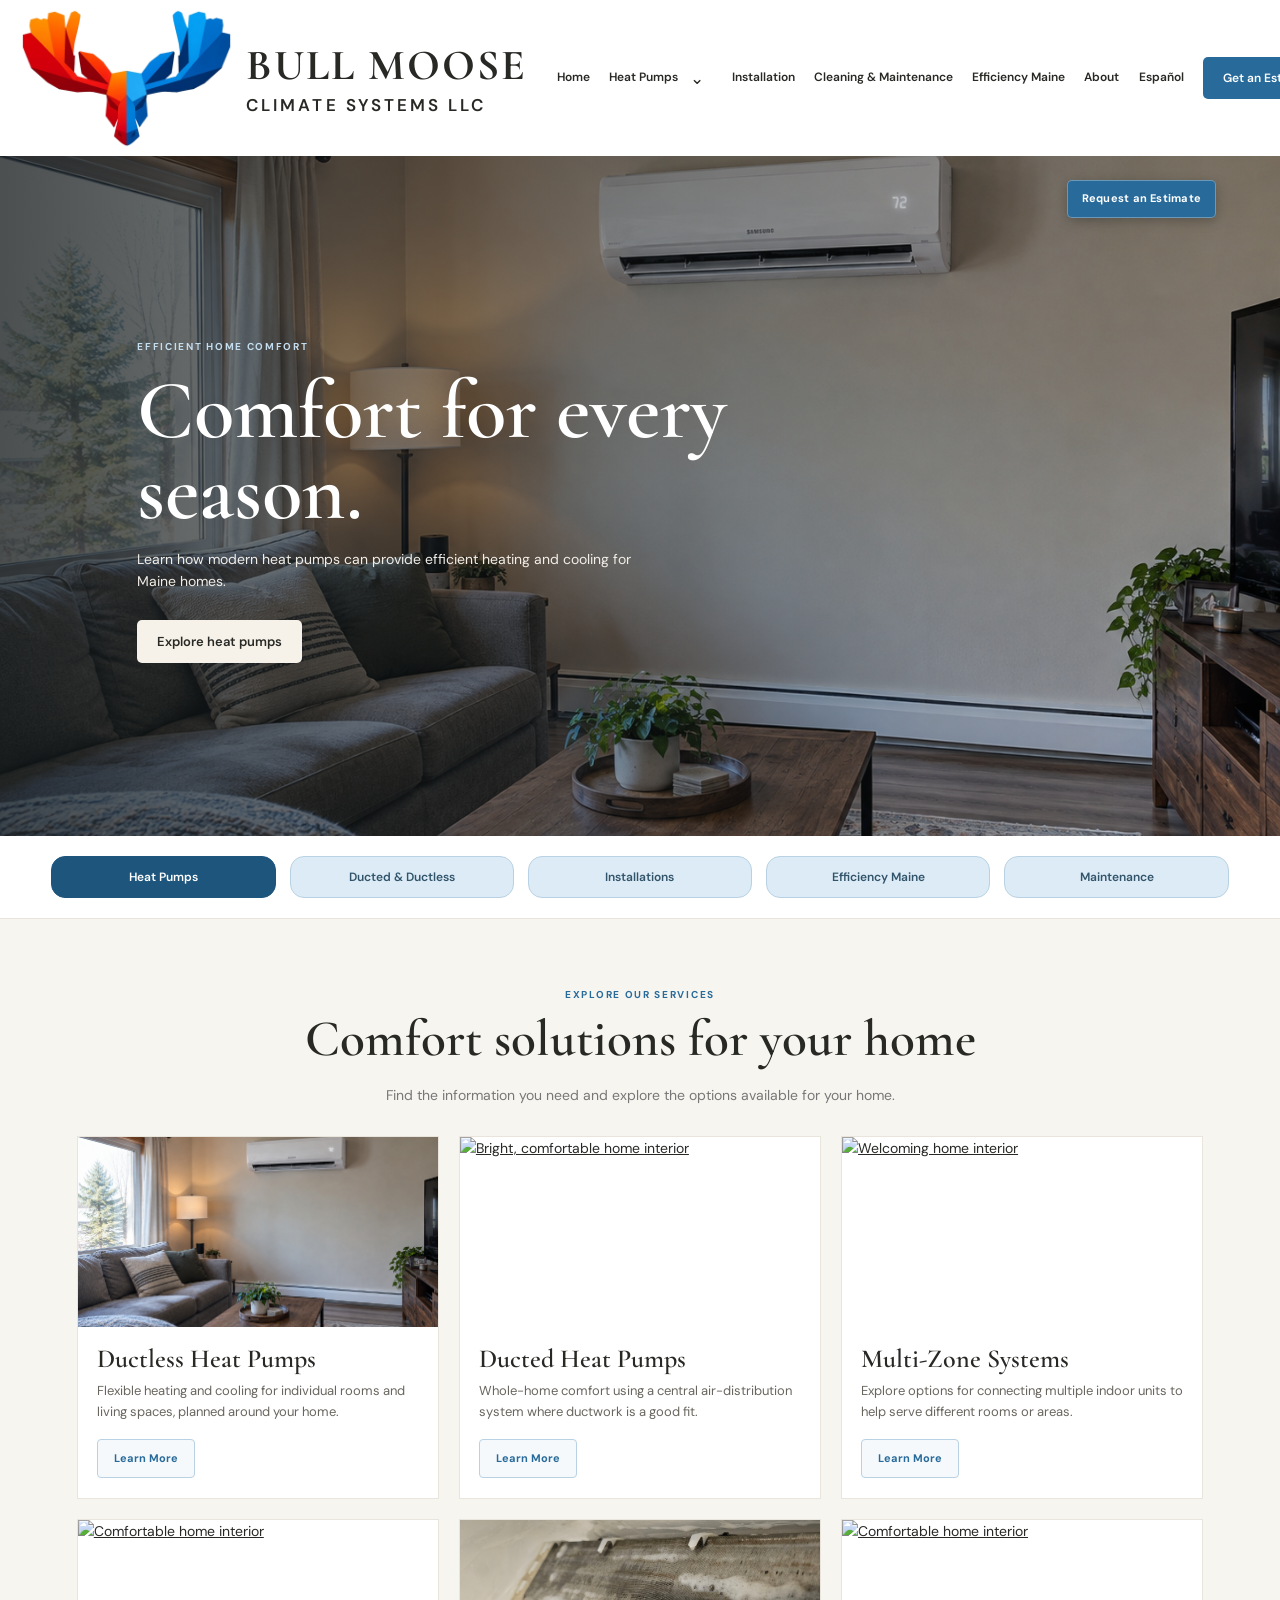
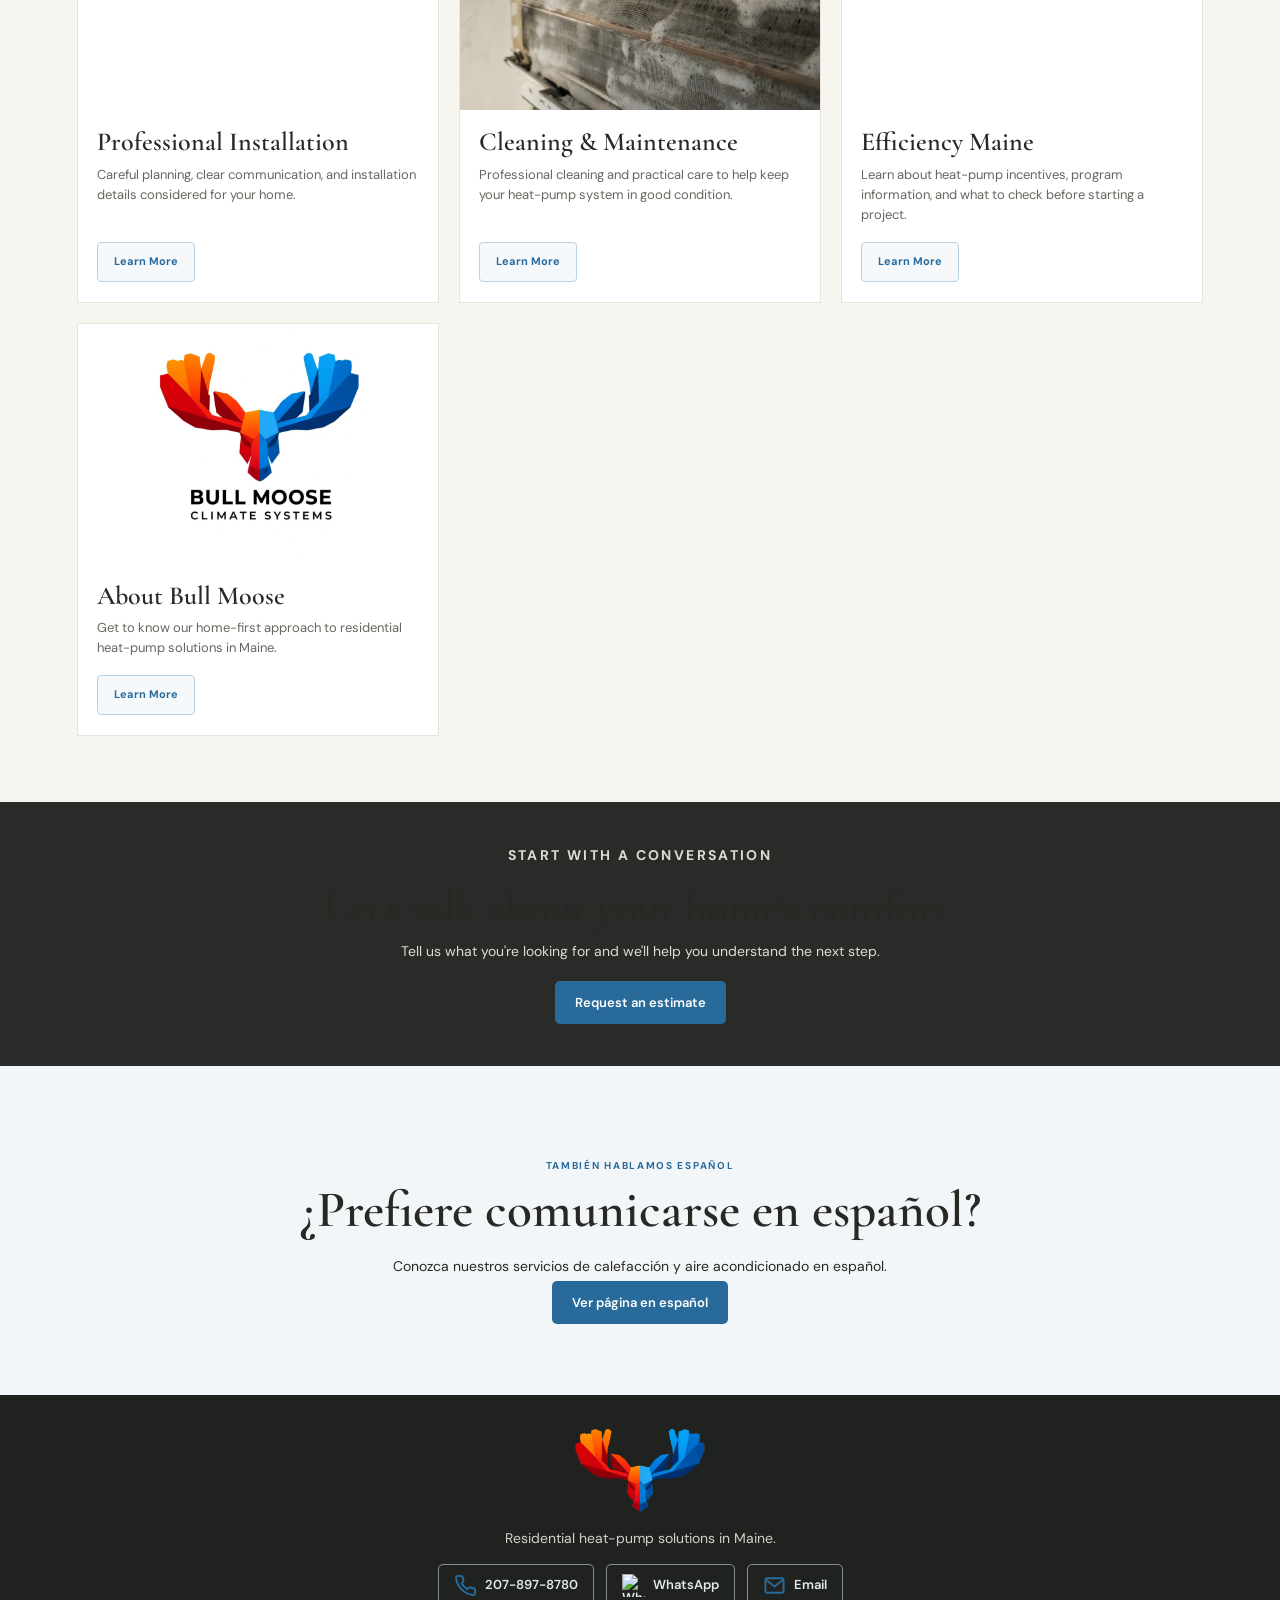
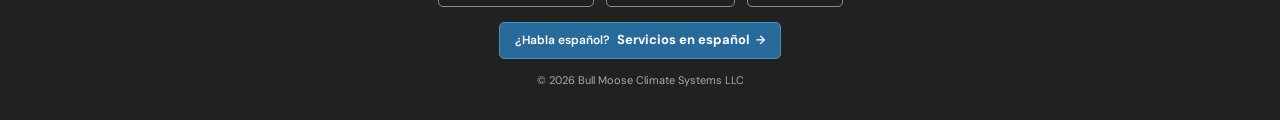
==== commit 2d47ebc2: "index.html" ====
--- a/index.html
+++ b/index.html
@@ -297,40 +297,6 @@
   <a class="button" href="/contact.html">Request an estimate</a>
 </section>
 
-<section class="section contact" id="contact">
-
-  <div>
-    <p class="eyebrow">Start a conversation</p>
-    <h2>Tell us about your home.</h2>
-    <p>Share a little about your project and we'll follow up.</p>
-    <p id="contactDetails"></p>
-  </div>
-
-  <form id="contactForm" class="contact-form">
-    <label>Your name
-      <input name="name" required>
-    </label>
-
-    <label>Email
-      <input name="email" type="email" required>
-    </label>
-
-    <label>Phone (optional)
-      <input name="phone" type="tel">
-    </label>
-
-    <label>What can we help with?
-      <textarea name="message" rows="4" required></textarea>
-    </label>
-
-    <input type="hidden" name="btuEstimate" id="btuHidden">
-
-    <button class="button" type="submit">Send estimate request</button>
-    <p class="fine" id="formNote">Your email app may open to send this request.</p>
-  </form>
-
-</section>
-
 <div class="legacy-home-sections" aria-hidden="true">
   <nav class="topic-nav" id="topicNav"></nav>
 
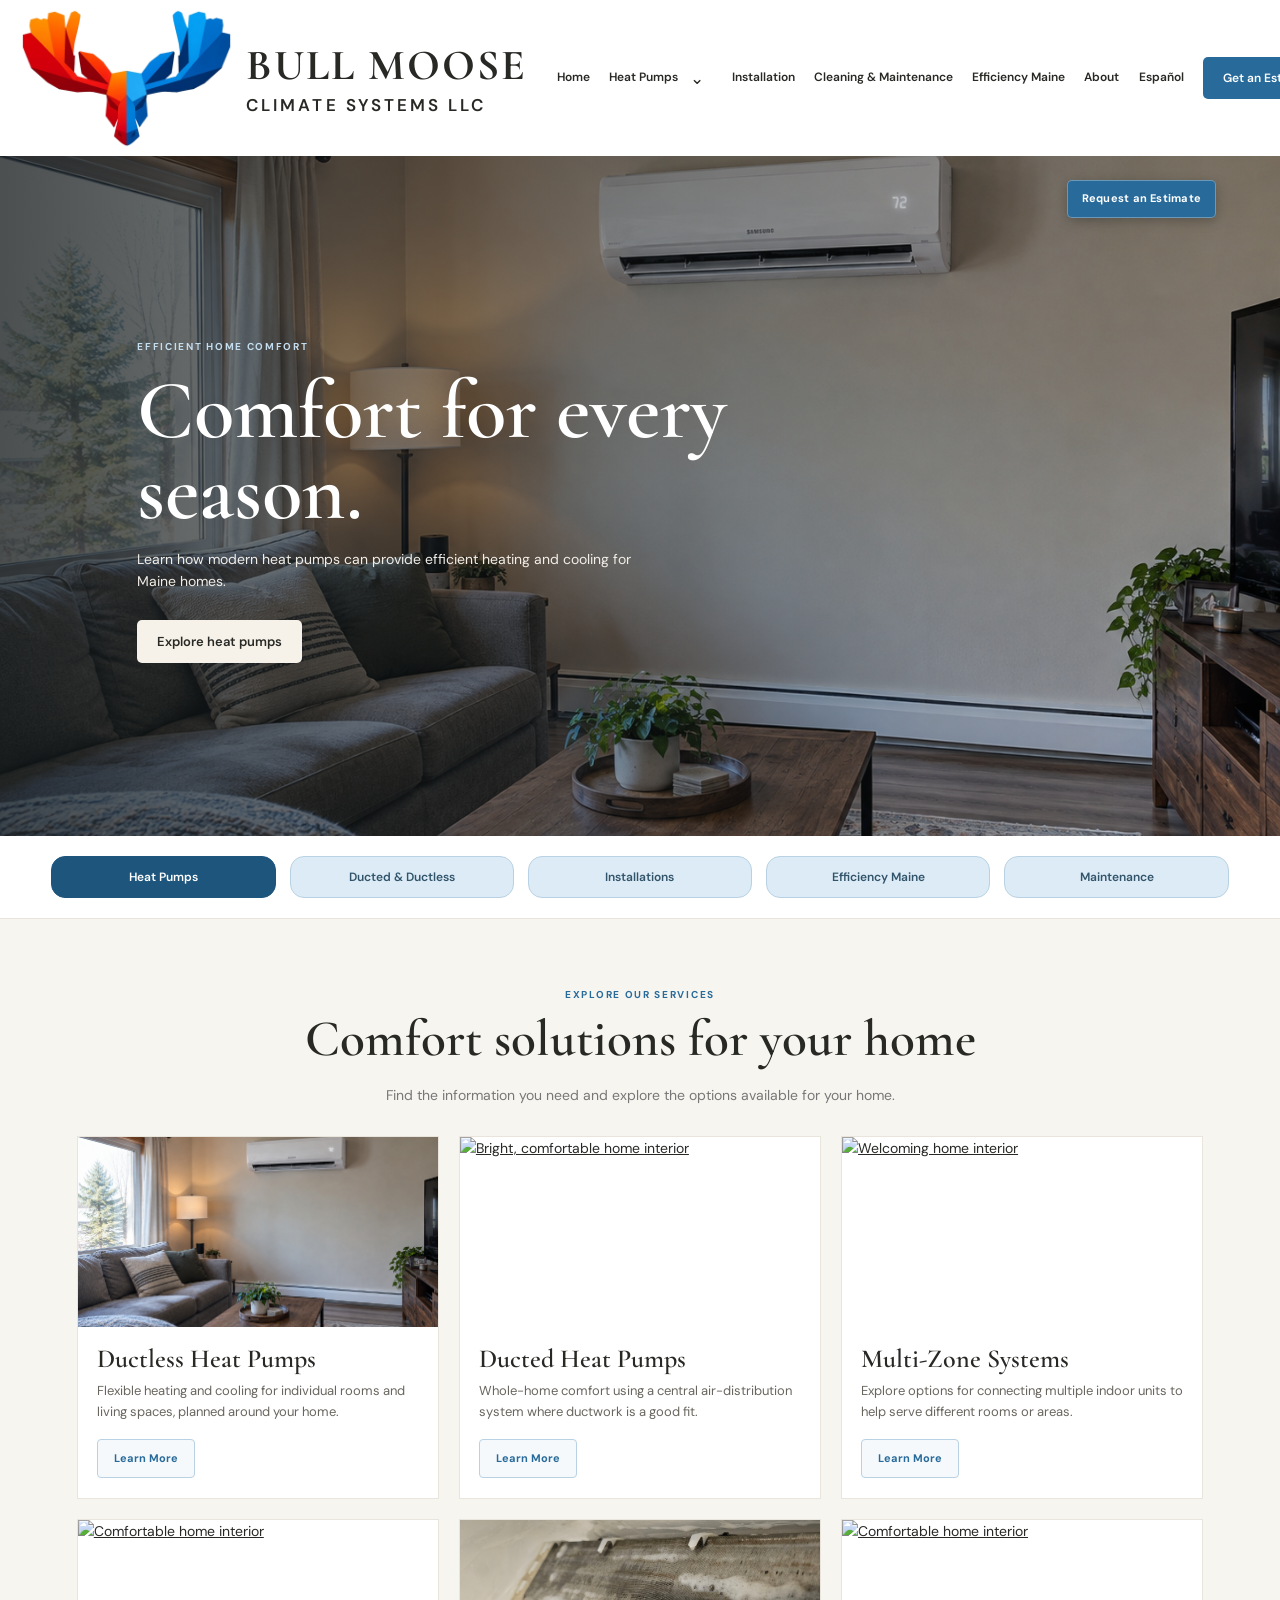
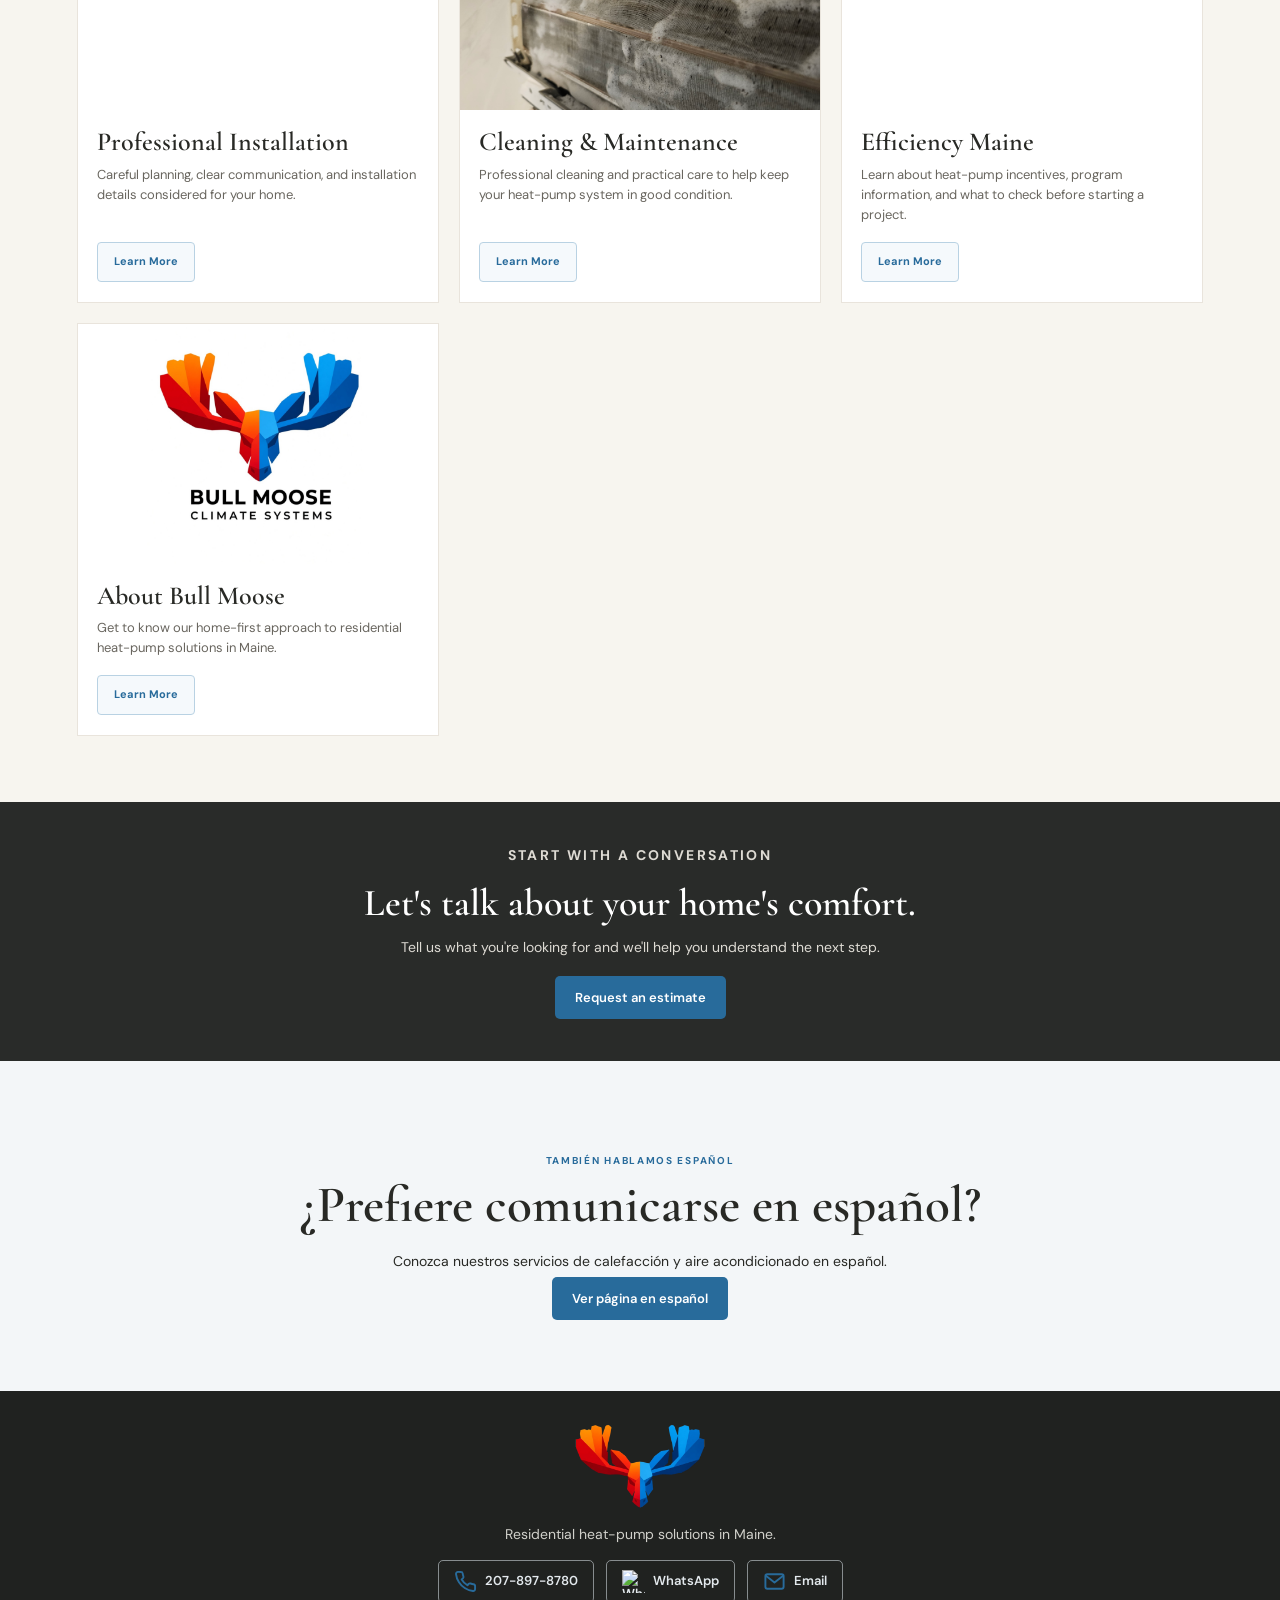
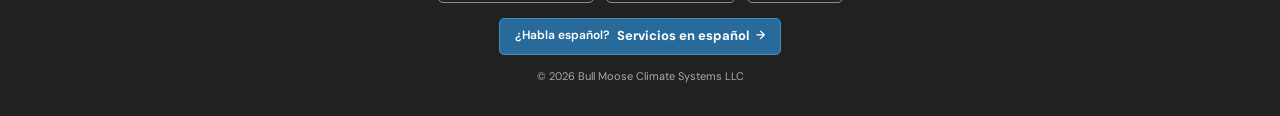
==== commit 10f70c51: "index.html" ====
--- a/index.html
+++ b/index.html
@@ -115,8 +115,9 @@
 }
 
 .home-estimate-band h2 {
-  font:600 clamp(30px,4vw,44px)/1.05 "Cormorant Garamond",Georgia,serif;
-  margin:8px 0 10px;
+  font:600 clamp(29px,4vw,38px)/1.05 "Cormorant Garamond",Georgia,serif;
+  margin:0 0 12px;
+  color:#fff;
 }
 
 .home-estimate-band p {
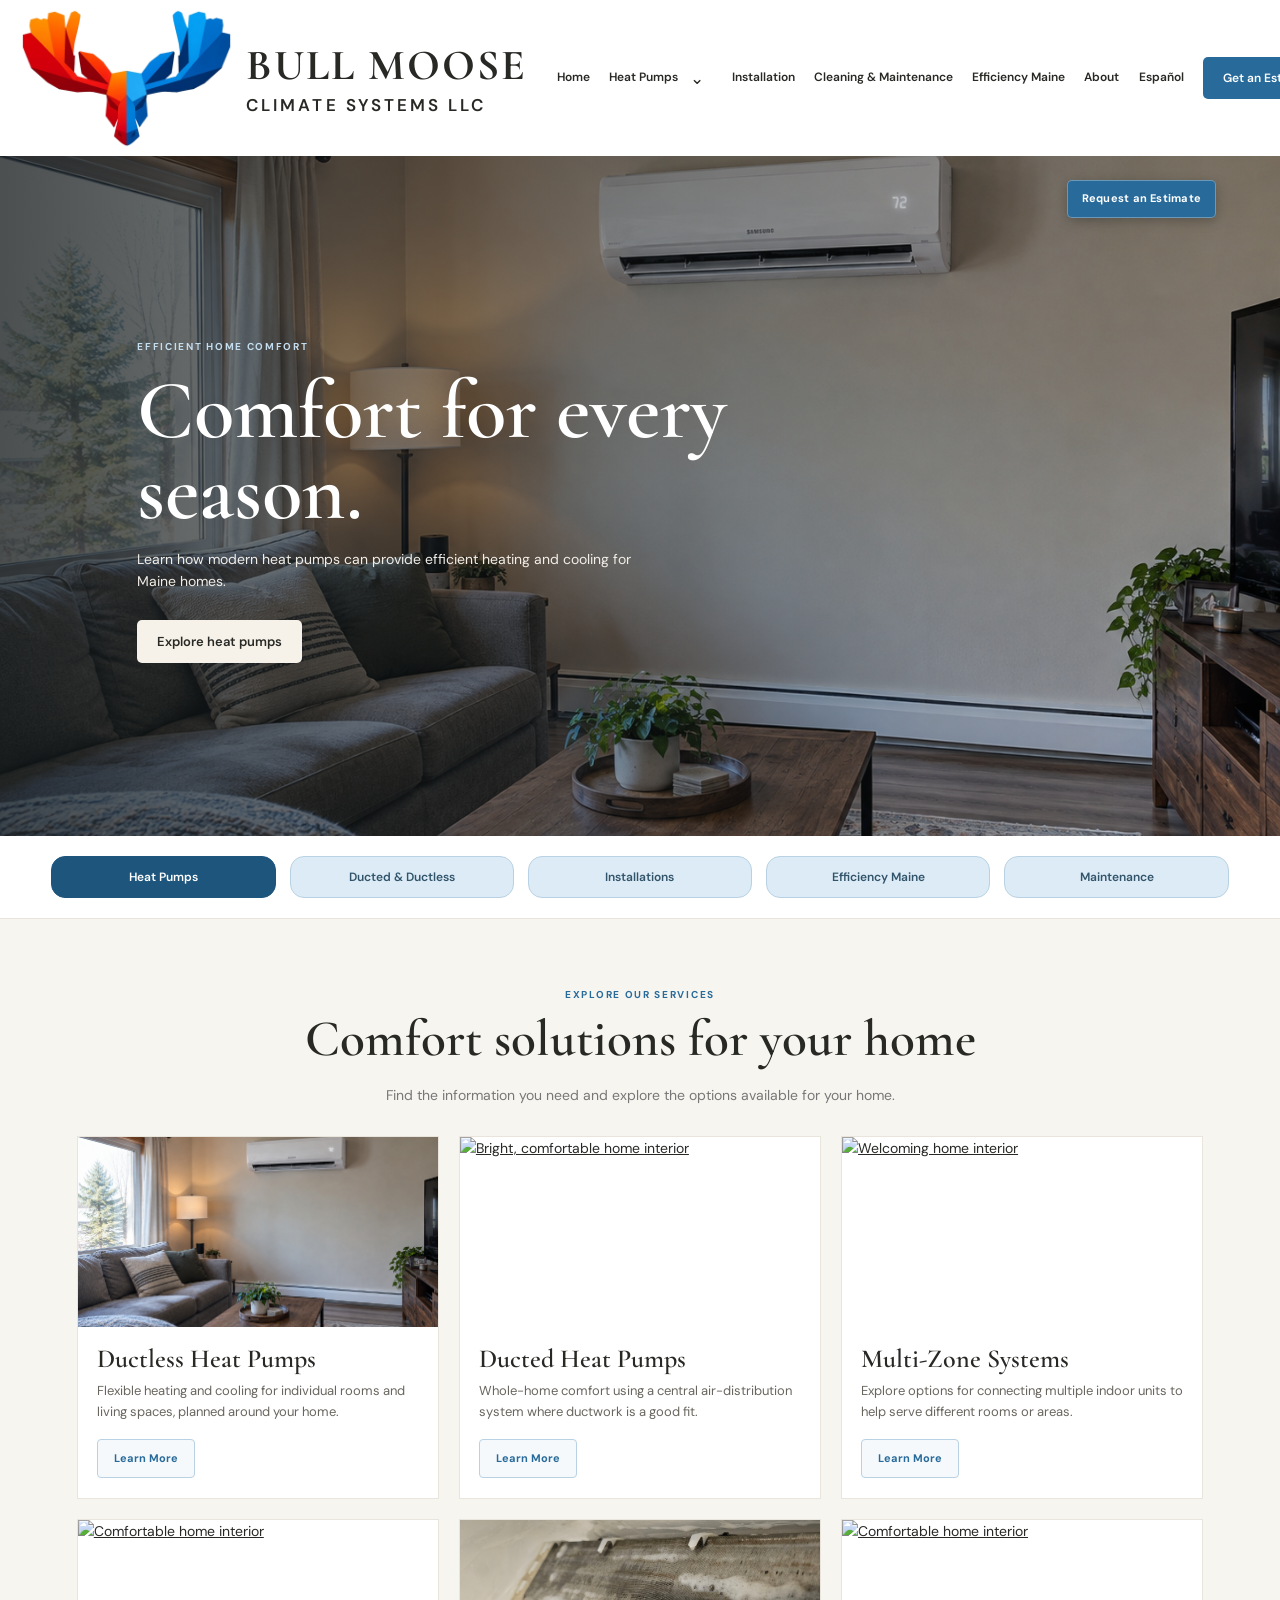
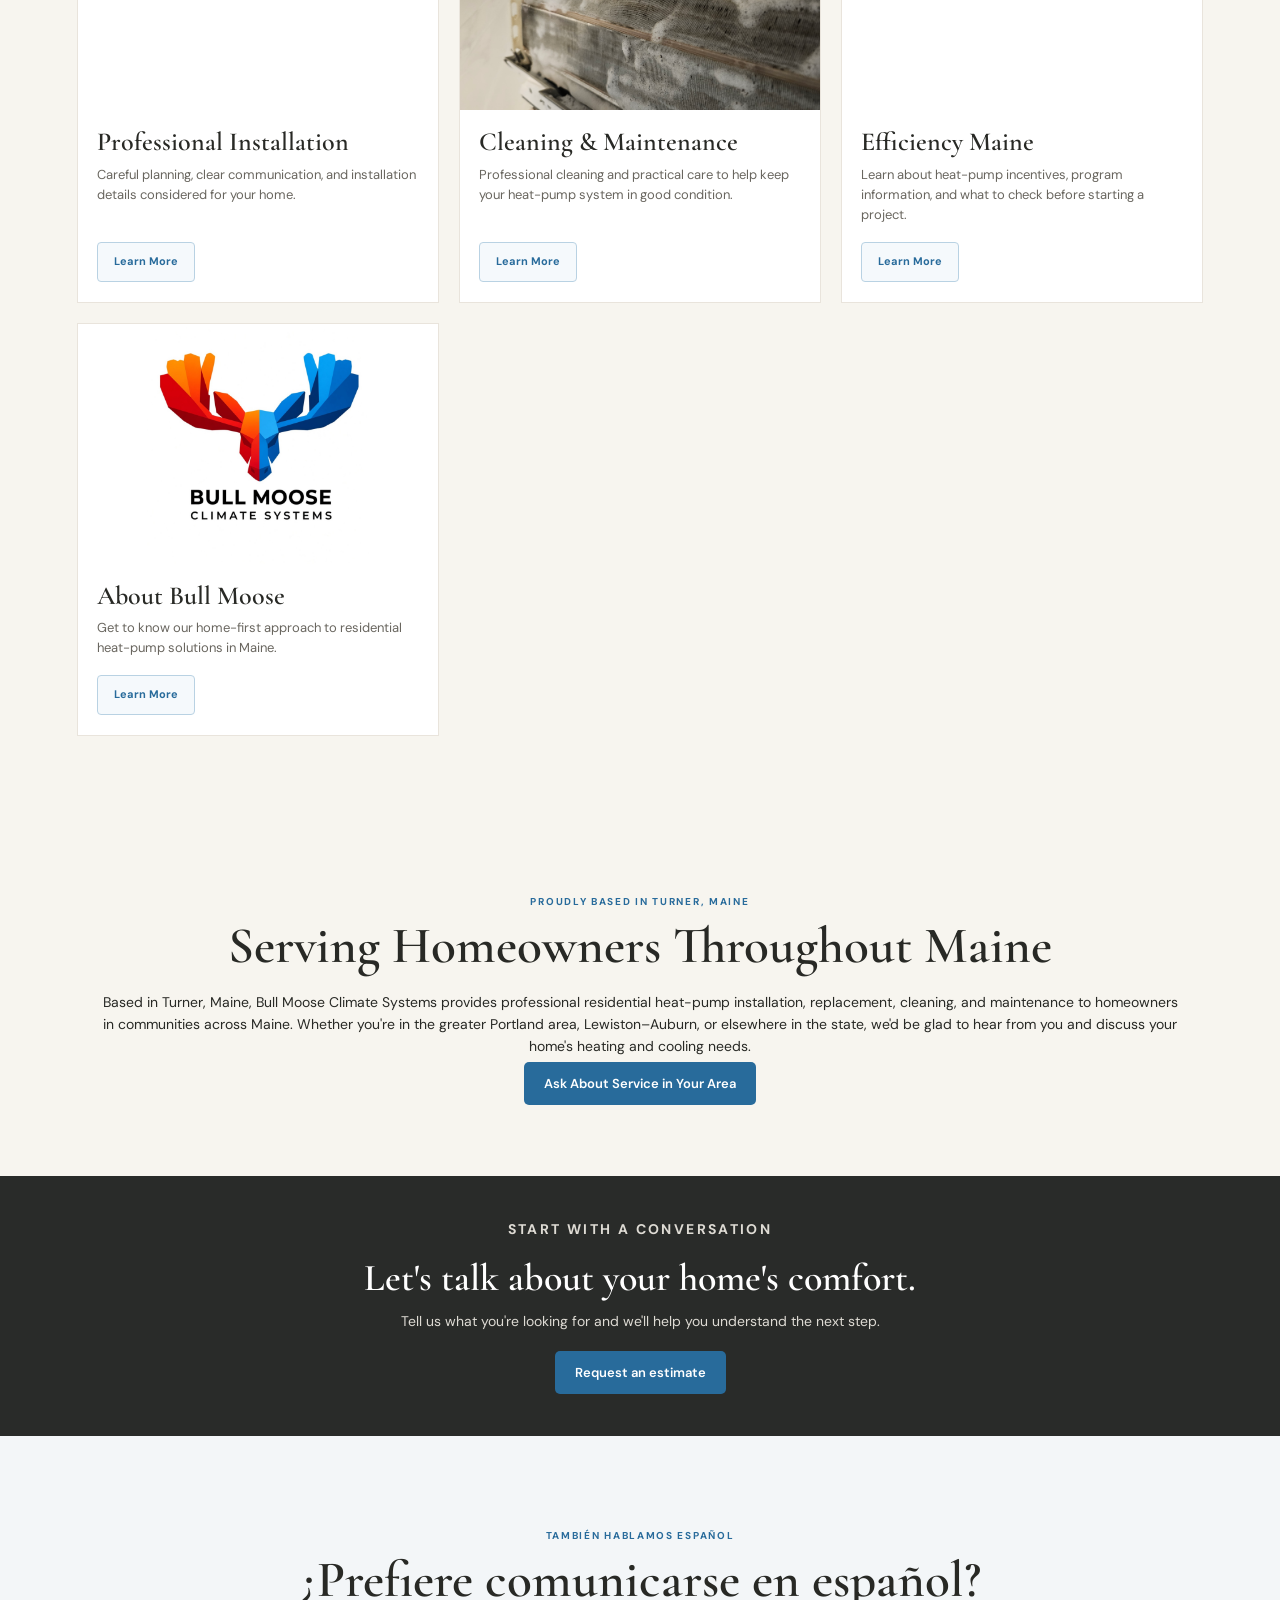
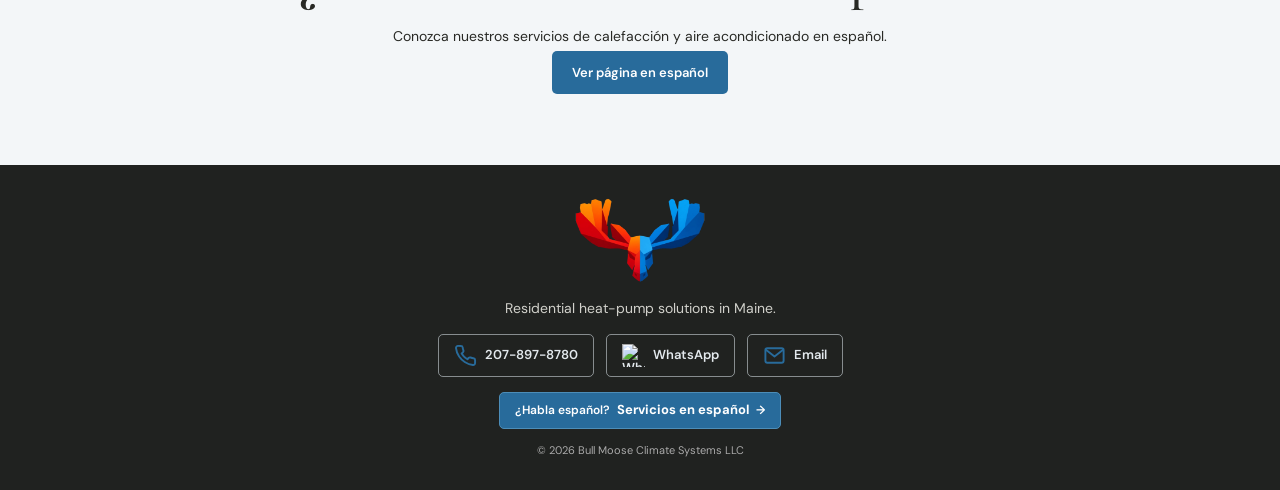
==== commit f73136f2: "index.html" ====
--- a/index.html
+++ b/index.html
@@ -291,6 +291,21 @@
   </div>
 </section>
 
+  <section class="section" id="service-area" style="text-align:center;background:#f7f5ef">
+  <p class="eyebrow">Proudly Based in Turner, Maine</p>
+  <h2>Serving Homeowners Throughout Maine</h2>
+  <p>
+    Based in Turner, Maine, Bull Moose Climate Systems provides
+    professional residential heat-pump installation, replacement,
+    cleaning, and maintenance to homeowners in communities across
+    Maine. Whether you're in the greater Portland area, Lewiston–Auburn,
+    or elsewhere in the state, we'd be glad to hear from you and discuss
+    your home's heating and cooling needs.
+  </p>
+  <a href="/contact.html" class="button">
+    Ask About Service in Your Area
+  </a>
+  </section>
 <section class="home-estimate-band" id="contact">
   <p class="eyebrow">Start with a conversation</p>
   <h2>Let's talk about your home's comfort.</h2>
